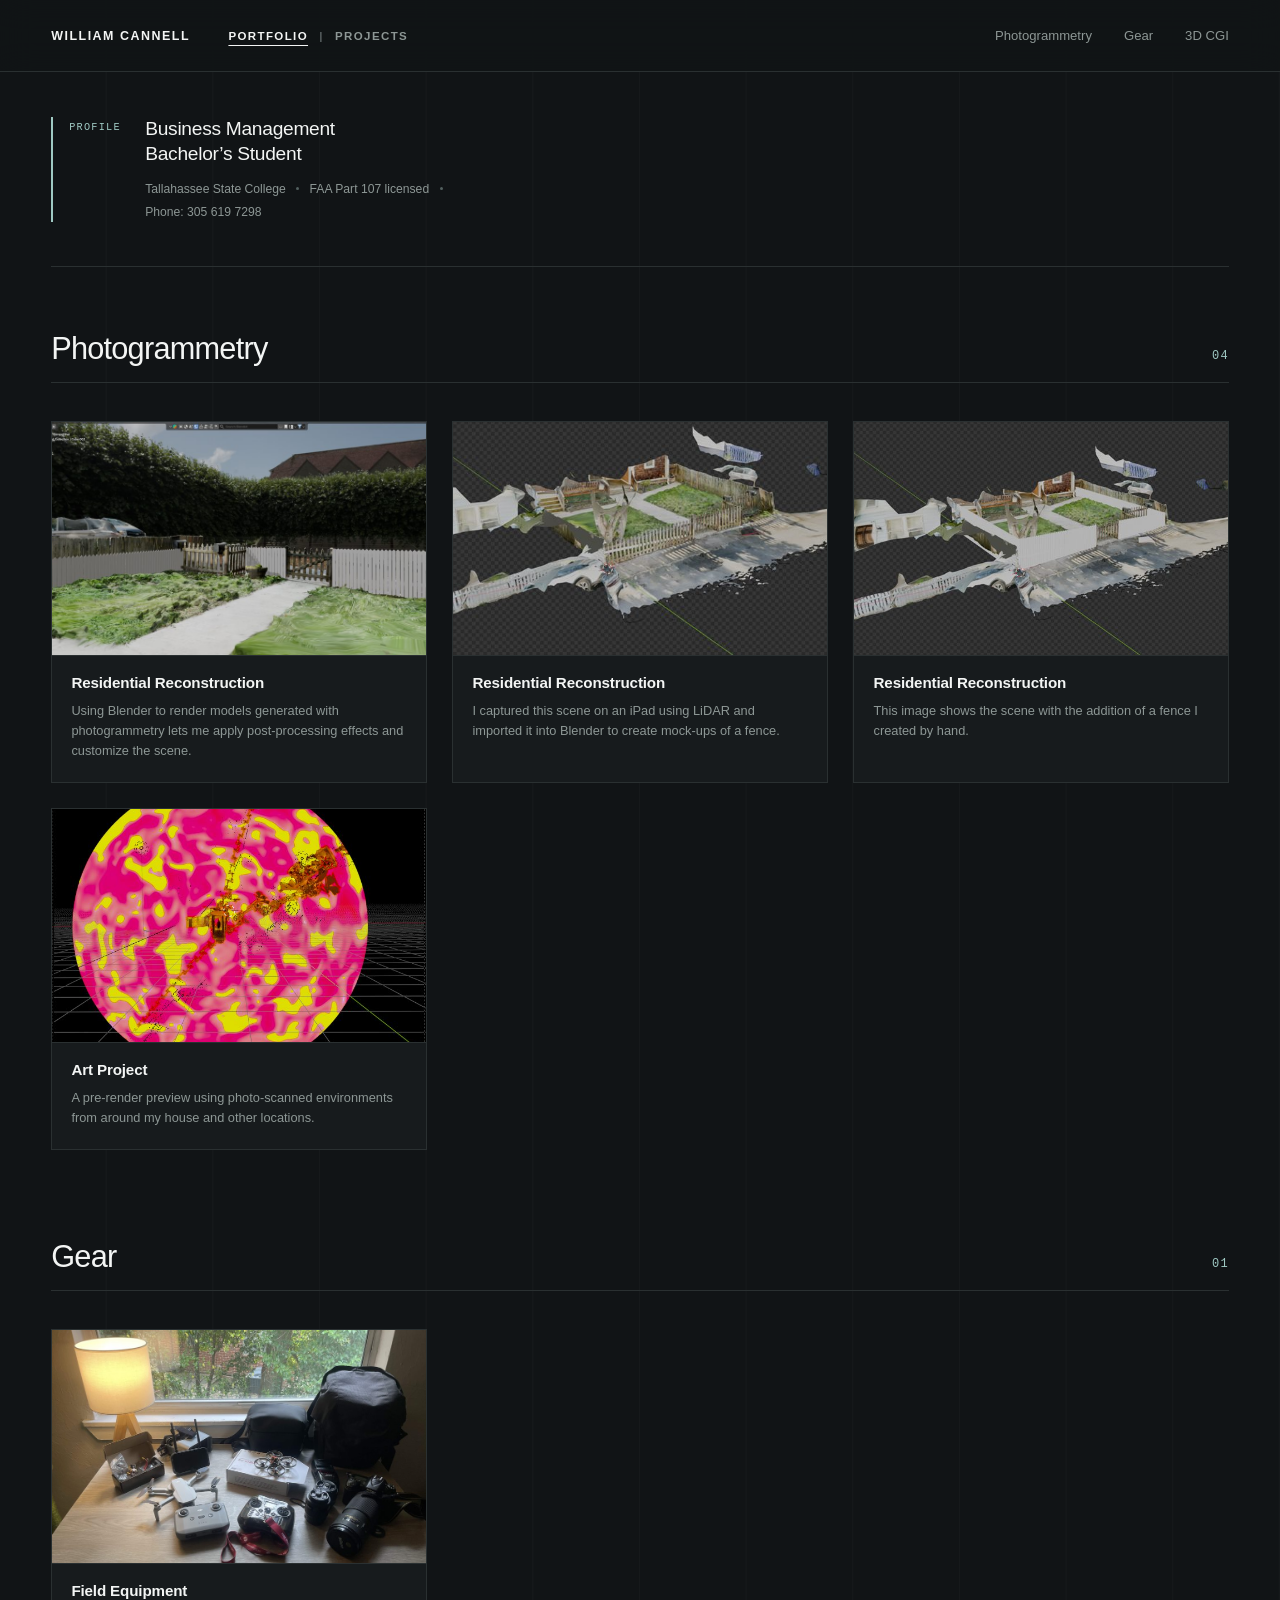
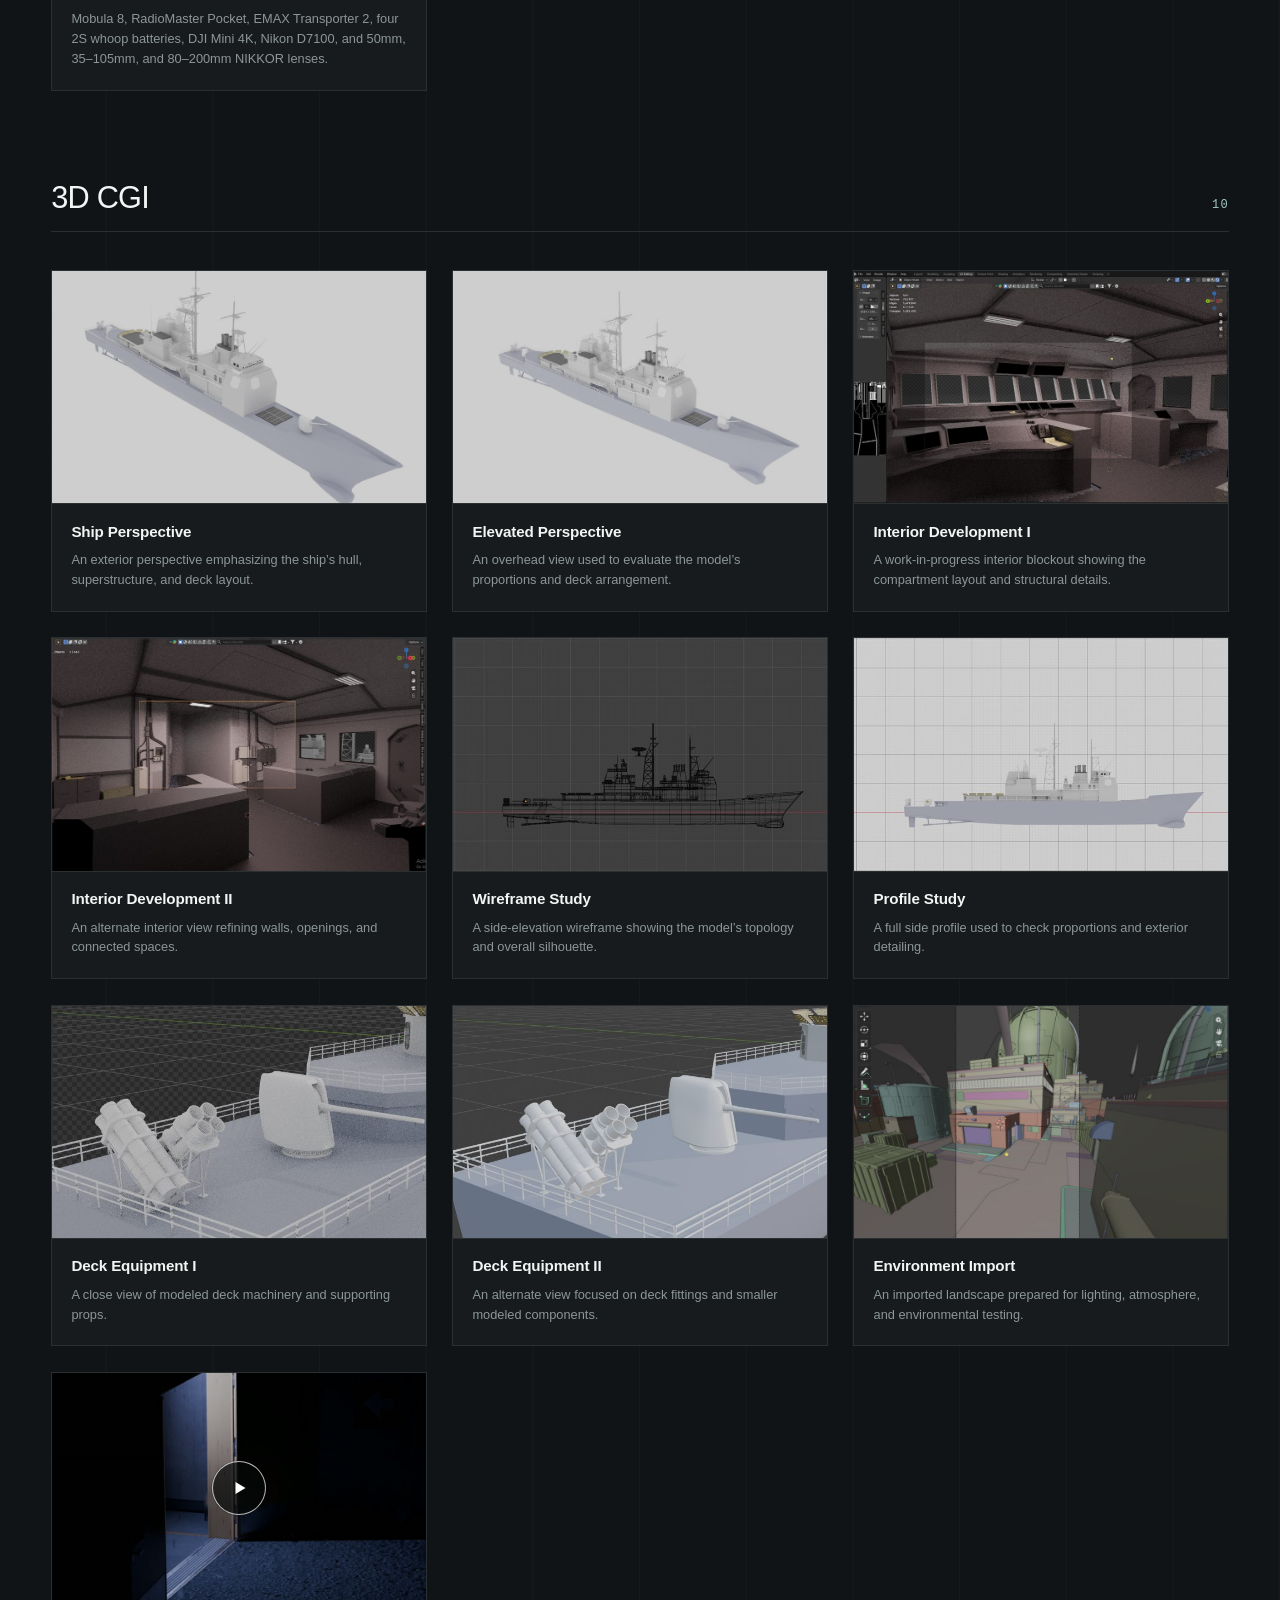
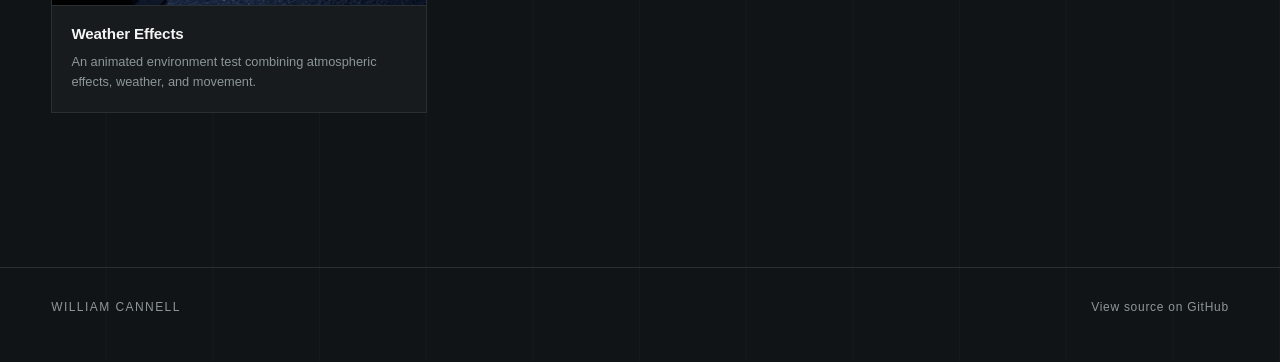
==== index.html @ b89688e5 "Stylizing" ====
<!doctype html>
<html lang="en">
<head>
  <meta charset="utf-8">
  <meta name="viewport" content="width=device-width, initial-scale=1">
  <meta name="description" content="William Cannell's portfolio of photogrammetry, simulation, software, and 3D CGI work.">
  <meta name="theme-color" content="#111416">
  <title>William Cannell &mdash; Portfolio</title>
  <link rel="icon" type="image/svg+xml" href="data:image/svg+xml,%3Csvg xmlns='http://www.w3.org/2000/svg' viewBox='0 0 64 64'%3E%3Crect width='64' height='64' rx='12' fill='%23111416'/%3E%3Cpath d='M13 42 25 20l8 14 6-10 12 18H13Z' fill='none' stroke='%23f2f5f4' stroke-width='4' stroke-linejoin='round'/%3E%3Ccircle cx='45' cy='18' r='4' fill='%239fc9c3'/%3E%3C/svg%3E">
  <link rel="preload" as="image" href="assets/thumbs/photogrammetry-03.jpg">
  <link rel="stylesheet" href="styles.css">
  <script src="script.js" defer></script>
  <script src="projects.js" defer></script>
</head>
<body id="top">
  <header class="site-header">
    <div class="header-identity">
      <div class="profile-menu" data-profile-menu>
        <button class="site-name profile-menu-toggle" type="button" aria-expanded="false" aria-controls="profile-menu-links" data-profile-menu-toggle>William Cannell</button>
        <div class="profile-menu-panel" id="profile-menu-links" aria-hidden="true" data-profile-menu-panel>
          <a href="https://www.linkedin.com/in/william-cannell-21a094395/" target="_blank" rel="noopener noreferrer">LinkedIn</a>
        </div>
      </div>
      <div class="mode-switcher" role="group" aria-label="Portfolio view">
        <button class="mode-button is-active" type="button" data-show-gallery aria-pressed="true">Portfolio</button>
        <span aria-hidden="true">|</span>
        <button class="mode-button" type="button" data-show-projects aria-pressed="false">Projects</button>
      </div>
    </div>
    <nav class="nav-window" aria-label="Site navigation">
      <span class="nav-track">
        <span class="nav-set nav-set-portfolio">
          <a href="#photogrammetry">Photogrammetry</a>
          <a href="#gear">Gear</a>
          <a href="#cgi">3D CGI</a>
        </span>
        <span class="nav-set nav-set-projects">
          <button class="project-nav-button is-active" type="button" data-project-target="agriswarm" aria-controls="agriswarm" aria-pressed="true">Agricultural Drone Fleet</button>
          <button class="project-nav-button" type="button" data-project-target="trading-lab" aria-controls="trading-lab" aria-pressed="false">Trading Lab</button>
          <button class="project-nav-button" type="button" data-project-target="naval-simulator" aria-controls="naval-simulator" aria-pressed="false">Naval Simulator</button>
          <button class="project-nav-button" type="button" data-project-target="animation-projects" aria-controls="animation-projects" aria-pressed="false">Animation Projects</button>
        </span>
      </span>
    </nav>
  </header>

  <div class="view-window">
    <div class="view-track">
      <div class="site-view portfolio-view" data-portfolio-view>
  <main>
    <section class="intro" aria-label="About">
      <div class="intro-profile">
        <span class="intro-label">Profile</span>
        <p class="intro-title">Business Management<br><span>Bachelor&rsquo;s Student</span></p>
        <div class="intro-details">
          <span>Tallahassee State College</span>
          <span>FAA Part 107 licensed</span>
          <a href="tel:+13056197298">Phone: 305&nbsp;619&nbsp;7298</a>
        </div>
      </div>
    </section>

    <section class="portfolio-section" id="photogrammetry">
      <div class="section-heading">
        <h2>Photogrammetry</h2>
        <span>04</span>
      </div>
      <div class="gallery gallery-photogrammetry">
        <button class="gallery-item feature" type="button" data-full="assets/full/photogrammetry-03.jpg" aria-label="View photogrammetry reconstruction larger">
          <img src="assets/thumbs/photogrammetry-03.jpg" alt="Photogrammetry reconstruction of an outdoor residential area" width="900" height="496" fetchpriority="high">
          <span class="card-copy"><strong>Residential Reconstruction</strong><span>Using Blender to render models generated with photogrammetry lets me apply post-processing effects and customize the scene.</span></span>
        </button>
        <button class="gallery-item wide" type="button" data-full="assets/full/photogrammetry-01.jpg" aria-label="View photogrammetry model larger">
          <img src="assets/thumbs/photogrammetry-01.jpg" alt="Wide photogrammetry model shown in 3D software" width="900" height="324" loading="lazy">
          <span class="card-copy"><strong>Residential Reconstruction</strong><span>I captured this scene on an iPad using LiDAR and imported it into Blender to create mock-ups of a fence.</span></span>
        </button>
        <button class="gallery-item wide" type="button" data-full="assets/full/photogrammetry-02.jpg" aria-label="View second photogrammetry model larger">
          <img src="assets/thumbs/photogrammetry-02.jpg" alt="Second view of a wide photogrammetry model" width="900" height="382" loading="lazy">
          <span class="card-copy"><strong>Residential Reconstruction</strong><span>This image shows the scene with the addition of a fence I created by hand.</span></span>
        </button>
        <button class="gallery-item square" type="button" data-full="assets/full/photogrammetry-capture.jpg" aria-label="View capture visualization larger">
          <img src="assets/thumbs/photogrammetry-capture.jpg" alt="Colored spherical capture displayed in 3D software" width="658" height="655" loading="lazy">
          <span class="card-copy"><strong>Art Project</strong><span>A pre-render preview using photo-scanned environments from around my house and other locations.</span></span>
        </button>
      </div>
    </section>

    <section class="portfolio-section" id="gear">
      <div class="section-heading">
        <h2>Gear</h2>
        <span>01</span>
      </div>
      <div class="gallery gallery-gear">
        <button class="gallery-item" type="button" data-full="assets/full/gear-3527.jpg" aria-label="View equipment image larger">
          <img src="assets/thumbs/gear-3527.jpg" alt="Camera, drone, controllers, lenses, and field equipment" width="900" height="675" loading="lazy">
          <span class="card-copy"><strong>Field Equipment</strong><span>Mobula 8, RadioMaster Pocket, EMAX Transporter 2, four 2S whoop batteries, DJI Mini 4K, Nikon D7100, and 50mm, 35–105mm, and 80–200mm NIKKOR lenses.</span></span>
        </button>
      </div>
    </section>

    <section class="portfolio-section" id="cgi">
      <div class="section-heading">
        <h2>3D CGI</h2>
        <span>10</span>
      </div>
      <div class="gallery gallery-cgi">
        <button class="gallery-item feature" type="button" data-full="assets/full/ticonderoga-perspective-01.jpg" aria-label="View ship model larger">
          <img src="assets/thumbs/ticonderoga-perspective-01.jpg" alt="Perspective view of a detailed 3D ship model" width="900" height="673" loading="lazy">
          <span class="card-copy"><strong>Ship Perspective</strong><span>An exterior perspective emphasizing the ship&rsquo;s hull, superstructure, and deck layout.</span></span>
        </button>
        <button class="gallery-item square" type="button" data-full="assets/full/ticonderoga-perspective-02.jpg" aria-label="View second ship model larger">
          <img src="assets/thumbs/ticonderoga-perspective-02.jpg" alt="Elevated perspective view of a 3D ship model" width="789" height="789" loading="lazy">
          <span class="card-copy"><strong>Elevated Perspective</strong><span>An overhead view used to evaluate the model&rsquo;s proportions and deck arrangement.</span></span>
        </button>
        <button class="gallery-item wide" type="button" data-full="assets/full/ticonderoga-interior-01.jpg" aria-label="View modeled interior larger">
          <img src="assets/thumbs/ticonderoga-interior-01.jpg" alt="Work-in-progress 3D model of a ship interior" width="900" height="549" loading="lazy">
          <span class="card-copy"><strong>Interior Development I</strong><span>A work-in-progress interior blockout showing the compartment layout and structural details.</span></span>
        </button>
        <button class="gallery-item wide" type="button" data-full="assets/full/ticonderoga-interior-02.jpg" aria-label="View second modeled interior larger">
          <img src="assets/thumbs/ticonderoga-interior-02.jpg" alt="Second view of a work-in-progress ship interior model" width="900" height="591" loading="lazy">
          <span class="card-copy"><strong>Interior Development II</strong><span>An alternate interior view refining walls, openings, and connected spaces.</span></span>
        </button>
        <button class="gallery-item wide" type="button" data-full="assets/full/ticonderoga-wireframe.jpg" aria-label="View ship wireframe larger">
          <img src="assets/thumbs/ticonderoga-wireframe.jpg" alt="Side elevation wireframe of a ship model" width="900" height="420" loading="lazy">
          <span class="card-copy"><strong>Wireframe Study</strong><span>A side-elevation wireframe showing the model&rsquo;s topology and overall silhouette.</span></span>
        </button>
        <button class="gallery-item wide" type="button" data-full="assets/full/ticonderoga-profile.jpg" aria-label="View ship profile larger">
          <img src="assets/thumbs/ticonderoga-profile.jpg" alt="Side profile of a ship model in 3D software" width="900" height="421" loading="lazy">
          <span class="card-copy"><strong>Profile Study</strong><span>A full side profile used to check proportions and exterior detailing.</span></span>
        </button>
        <button class="gallery-item" type="button" data-full="assets/full/ticonderoga-props-01.jpg" aria-label="View modeled deck equipment larger">
          <img src="assets/thumbs/ticonderoga-props-01.jpg" alt="Modeled equipment on the deck of a ship" width="620" height="471" loading="lazy">
          <span class="card-copy"><strong>Deck Equipment I</strong><span>A close view of modeled deck machinery and supporting props.</span></span>
        </button>
        <button class="gallery-item" type="button" data-full="assets/full/ticonderoga-props-02.jpg" aria-label="View second modeled deck detail larger">
          <img src="assets/thumbs/ticonderoga-props-02.jpg" alt="Second view of modeled ship deck equipment" width="682" height="547" loading="lazy">
          <span class="card-copy"><strong>Deck Equipment II</strong><span>An alternate view focused on deck fittings and smaller modeled components.</span></span>
        </button>
        <button class="gallery-item" type="button" data-full="assets/full/environment-imported-map.jpg" aria-label="View imported 3D environment larger">
          <img src="assets/thumbs/environment-imported-map.jpg" alt="Imported environment in 3D software" width="900" height="786" loading="lazy">
          <span class="card-copy"><strong>Environment Import</strong><span>An imported landscape prepared for lighting, atmosphere, and environmental testing.</span></span>
        </button>
        <button class="gallery-item video-item" type="button" data-video="assets/video/environment-weather.mp4" data-poster="assets/thumbs/environment-weather.jpg" aria-label="Play 3D environment weather effects">
          <img src="assets/thumbs/environment-weather.jpg" alt="Weather effects in an imported 3D environment" width="900" height="1956" loading="lazy">
          <span class="card-copy"><strong>Weather Effects</strong><span>An animated environment test combining atmospheric effects, weather, and movement.</span></span>
        </button>
      </div>
    </section>
  </main>

  <footer class="portfolio-footer"><a href="#top" data-open-profile-menu aria-label="Back to top and open profile links">William Cannell</a><a class="repo-link" href="https://github.com/wayreally/wayreally.github.io" target="_blank" rel="noopener noreferrer">View source on GitHub</a></footer>
      </div>

      <section class="site-view projects-view" aria-labelledby="projects-title" aria-hidden="true" inert data-projects-view>
        <h1 id="projects-title" class="visually-hidden">Projects</h1>
        <div class="project-pages">
          <article class="project-page project-page-showcase" id="trading-lab" data-project-panel="trading-lab" hidden>
            <header class="project-heading">
              <p>Python &middot; Quantitative research</p>
              <h2>Trading Lab</h2>
            </header>

            <div class="project-prose project-editorial">
              <p class="editorial-deck">A Python research engine built to test whether algorithmic cryptocurrency strategies remain credible under demanding validation.</p>

              <section class="editorial-pair editorial-pair-media-right">
              <figure class="editorial-media editorial-media-right editorial-media-lead">
                <button class="gallery-item project-shot" type="button" data-full="VideosForProjects/TradingLab/01-dashboard-home.png" aria-label="View the Trading Lab research dashboard larger">
                  <img src="VideosForProjects/TradingLab/01-dashboard-home.png" alt="Hyperliquid Research dashboard showing dataset, experiment, and event catalogs" width="1440" height="1000" loading="lazy">
                </button>
                <figcaption><strong>Research workbench</strong><span>Datasets, experiments, and events.</span></figcaption>
              </figure>

              <div class="editorial-copy">
              <p class="editorial-index">01 / Research system</p>
              <h3>A workbench, not a scoreboard</h3>
              <p>The project is designed for developing and evaluating strategies across multiple timeframes. Its interface keeps normalized data, experiment metadata, and synchronized event evidence close together.</p>
              <p>The emphasis is not simply on finding profitable historical results. Fees, data leakage, look-ahead bias, and execution assumptions remain visible so that weak ideas can be rejected early.</p>
              </div>
              </section>

              <section class="editorial-pair editorial-pair-media-left">
              <figure class="editorial-media editorial-media-left editorial-media-tall">
                <button class="gallery-item project-shot" type="button" data-full="VideosForProjects/TradingLab/03-experiment-catalog.png" aria-label="View the Trading Lab experiment catalog larger">
                  <img src="VideosForProjects/TradingLab/03-experiment-catalog.png" alt="Trading Lab experiment catalog listing datasets, research phases, signals, clusters, and validation status" width="1440" height="1600" loading="lazy">
                </button>
                <figcaption><strong>Experiment catalog</strong><span>Distinct research phases and verified records.</span></figcaption>
              </figure>

              <div class="editorial-copy">
              <p class="editorial-index">02 / Experiment archive</p>
              <h3>Every result has a place</h3>
              <p>Exploratory research and execution-aware backtests remain separate catalog entries. Each record connects a strategy to its dataset, research phase, signal count, clustering output, and completion state.</p>
              <p>This structure makes comparison easier without allowing a later result to quietly replace an earlier artifact.</p>
              </div>
              </section>

              <section class="editorial-pair editorial-pair-media-right">
              <figure class="editorial-media editorial-media-right editorial-media-tall">
                <button class="gallery-item project-shot" type="button" data-full="VideosForProjects/TradingLab/04-october-dataset-detail.png" aria-label="View the Trading Lab dataset detail larger">
                  <img src="VideosForProjects/TradingLab/04-october-dataset-detail.png" alt="Trading Lab dataset detail showing coverage, counts, identifiers, versions, and stored hashes" width="1440" height="2200" loading="lazy">
                </button>
                <figcaption><strong>Dataset provenance</strong><span>Coverage, versions, identifiers, and hashes.</span></figcaption>
              </figure>

              <div class="editorial-copy">
              <p class="editorial-index">03 / Provenance</p>
              <h3>Evidence behind the experiment</h3>
              <p>Dataset lineage, validation status, stored counts, calculation versions, and run identifiers make each result inspectable. The detail view records what entered the pipeline and how far it progressed.</p>
              <p>Walk-forward testing, Monte Carlo analysis, and structured metrics matter most when the inputs behind them can still be traced.</p>
              </div>
              </section>

              <section class="editorial-pair editorial-pair-media-left">
              <figure class="editorial-media editorial-media-left">
                <button class="gallery-item project-shot" type="button" data-full="VideosForProjects/TradingLab/07-gross-vs-net-chart.png" aria-label="View the Trading Lab gross versus net chart larger">
                  <img src="VideosForProjects/TradingLab/07-gross-vs-net-chart.png" alt="Trading Lab chart comparing gross and net strategy performance" width="1424" height="1005" loading="lazy">
                </button>
                <figcaption><strong>Gross vs. net</strong><span>Costs beside headline performance.</span></figcaption>
              </figure>

              <div class="editorial-copy">
              <p class="editorial-index">04 / Execution reality</p>
              <h3>The gap after costs</h3>
              <p>Gross and net results are shown together so the effect of fees and execution assumptions cannot disappear behind a headline return. The distance between the two is part of the strategy, not a footnote.</p>
              </div>
              </section>

              <section class="editorial-pair editorial-pair-media-right">
              <figure class="editorial-media editorial-media-right">
                <button class="gallery-item project-shot" type="button" data-full="VideosForProjects/TradingLab/10-exit-rule-comparison-chart.png" aria-label="View the Trading Lab exit-rule comparison larger">
                  <img src="VideosForProjects/TradingLab/10-exit-rule-comparison-chart.png" alt="Trading Lab chart comparing strategy exit rules" width="1424" height="1005" loading="lazy">
                </button>
                <figcaption><strong>Exit-rule comparison</strong><span>Alternative decisions, same interval.</span></figcaption>
              </figure>

              <div class="editorial-copy">
              <p class="editorial-index">05 / Decision rules</p>
              <h3>How an idea leaves the market</h3>
              <p>Exit-rule comparisons expose how strategy behavior changes when the decision boundary moves. Testing those alternatives against the same interval helps separate a durable signal from a convenient parameter choice.</p>
              </div>
              </section>

              <section class="editorial-pair editorial-pair-media-left">
              <figure class="editorial-media editorial-media-left">
                <button class="gallery-item project-shot" type="button" data-full="VideosForProjects/TradingLab/12-price-fair-value-event.png" aria-label="View the price and fair-value event chart larger">
                  <img src="VideosForProjects/TradingLab/12-price-fair-value-event.png" alt="Event chart aligning market price, external fair value, mark price, oracle price, and stored signals" width="1424" height="1005" loading="lazy">
                </button>
                <figcaption><strong>Price and fair value</strong><span>Synchronized values and stored signals.</span></figcaption>
              </figure>

              <div class="editorial-copy">
              <p class="editorial-index">06 / Event context</p>
              <h3>One timeline, several views</h3>
              <p>Price, external fair value, mark, oracle, and stored signals are aligned around the same event window. Missing observations remain gaps instead of being silently connected or filled.</p>
              </div>
              </section>

              <section class="editorial-pair editorial-pair-media-right">
              <figure class="editorial-media editorial-media-right">
                <button class="gallery-item project-shot" type="button" data-full="VideosForProjects/TradingLab/14-liquidation-activity-event.png" aria-label="View the liquidation activity event chart larger">
                  <img src="VideosForProjects/TradingLab/14-liquidation-activity-event.png" alt="Trading Lab event visualization of liquidation activity" width="1424" height="1005" loading="lazy">
                </button>
                <figcaption><strong>Liquidation activity</strong><span>Forced activity aligned to the event.</span></figcaption>
              </figure>

              <div class="editorial-copy">
              <p class="editorial-index">07 / Liquidations</p>
              <h3>Pressure made visible</h3>
              <p>Liquidation evidence adds context that price alone cannot provide. Bursts of forced activity can be inspected beside the same stored interval used by the strategy.</p>
              </div>
              </section>

              <section class="editorial-pair editorial-pair-media-left">
              <figure class="editorial-media editorial-media-left">
                <button class="gallery-item project-shot" type="button" data-full="VideosForProjects/TradingLab/15-liquidity-state-event.png" aria-label="View the liquidity-state event chart larger">
                  <img src="VideosForProjects/TradingLab/15-liquidity-state-event.png" alt="Trading Lab event visualization of market liquidity state" width="1424" height="1005" loading="lazy">
                </button>
                <figcaption><strong>Liquidity state</strong><span>Depth and conditions around the window.</span></figcaption>
              </figure>

              <div class="editorial-copy">
              <p class="editorial-index">08 / Market state</p>
              <h3>The conditions around a signal</h3>
              <p>Liquidity state describes the environment in which a signal appears. That surrounding market structure helps distinguish similar price movements that occurred under very different conditions.</p>
              </div>
              </section>

              <section class="editorial-pair editorial-pair-media-right">
              <figure class="editorial-media editorial-media-right">
                <button class="gallery-item project-shot" type="button" data-full="VideosForProjects/TradingLab/16-trade-flow-event.png" aria-label="View the trade-flow event chart larger">
                  <img src="VideosForProjects/TradingLab/16-trade-flow-event.png" alt="Trading Lab event visualization of synchronized trade flow" width="1424" height="1005" loading="lazy">
                </button>
                <figcaption><strong>Trade flow</strong><span>Executed activity on the event timeline.</span></figcaption>
              </figure>

              <div class="editorial-copy">
              <p class="editorial-index">09 / Trade flow</p>
              <h3>From observation to judgment</h3>
              <p>Executed market activity completes the event view. Together, the synchronized panels turn a strategy result into something that can be inspected, challenged, and either advanced or discarded.</p>
              </div>
              </section>
            </div>
          </article>

          <article class="project-page project-page-showcase" id="naval-simulator" data-project-panel="naval-simulator" hidden>
            <header class="project-heading">
              <p>Roblox Studio &middot; Luau</p>
              <h2>Naval Simulator</h2>
            </header>
            <div class="project-prose project-editorial">
              <p class="editorial-deck">A real-time naval sandbox built around large ocean environments, detailed ships, and the systems that make a moving vessel feel inhabited.</p>

              <section class="editorial-pair editorial-pair-media-right">
              <figure class="editorial-media editorial-media-right editorial-media-lead">
                <button class="gallery-item project-shot video-item" type="button" data-video="VideosForProjects/NavalSim/Web/sea-trials.mp4" data-poster="assets/thumbs/naval-simulator/sea-trials.jpg" data-media-label="Sea trials and docking footage" aria-label="Play sea trials and docking footage">
                  <img src="assets/thumbs/naval-simulator/sea-trials.jpg" alt="Naval Simulator ship underway during sea trials" width="960" height="540" loading="lazy">
                </button>
                <figcaption><strong>Sea trials</strong><span>Handling, navigation, and docking.</span></figcaption>
              </figure>

              <div class="editorial-copy">
              <p class="editorial-index">01 / Ship handling</p>
              <h3>Weight on the water</h3>
              <p>The simulation begins with the relationship between the ship and the sea. Server-authoritative motion, tuned acceleration, and deliberate turning behavior give the vessel a sense of scale while keeping it responsive to the player.</p>
              <p>Open-water runs and harbor approaches test the same system at different speeds, exposing how the hull settles, turns, and comes alongside the dock.</p>
              </div>
              </section>

              <section class="editorial-pair editorial-pair-media-left">
              <figure class="editorial-media editorial-media-left">
                <button class="gallery-item project-shot video-item" type="button" data-video="VideosForProjects/NavalSim/Web/bridge-radar.mp4" data-poster="assets/thumbs/naval-simulator/bridge-radar.jpg" data-media-label="Bridge and radar footage" aria-label="Play bridge and radar footage">
                  <img src="assets/thumbs/naval-simulator/bridge-radar.jpg" alt="Naval Simulator bridge with an in-world tactical radar display" width="960" height="540" loading="lazy">
                </button>
                <figcaption><strong>Bridge &amp; radar</strong><span>The tactical display running in-world.</span></figcaption>
              </figure>

              <div class="editorial-copy">
              <p class="editorial-index">02 / Situational awareness</p>
              <h3>The bridge as an interface</h3>
              <p>The bridge connects first-person movement with the information needed to operate the ship. Radar contacts, range rings, headings, and target state are presented inside the world instead of separated into a conventional menu.</p>
              <p>That approach keeps navigation and decision-making grounded in the vessel itself, whether the player is at a console or moving through the compartment.</p>
              </div>
              </section>

              <section class="editorial-pair editorial-pair-media-right">
              <figure class="editorial-media editorial-media-right">
                <button class="gallery-item project-shot video-item" type="button" data-video="VideosForProjects/NavalSim/Web/missile-camera.mp4" data-poster="assets/thumbs/naval-simulator/missile-camera.jpg" data-media-label="Guided missile camera footage" aria-label="Play guided missile camera footage">
                  <img src="assets/thumbs/naval-simulator/missile-camera.jpg" alt="Tracking-camera view of a missile launched in Naval Simulator" width="960" height="540" loading="lazy">
                </button>
                <figcaption><strong>Missile camera</strong><span>A guided launch through impact.</span></figcaption>
              </figure>

              <div class="editorial-copy">
              <p class="editorial-index">03 / Weapons feedback</p>
              <h3>Following the launch</h3>
              <p>A dedicated camera follows the missile from launch through terminal guidance. The view makes the weapon system legible at speed and provides immediate feedback about tracking, trajectory, and impact.</p>
              <p>It also creates a useful development tool: guidance behavior that is difficult to read from the ship becomes obvious when the camera travels with the projectile.</p>
              </div>
              </section>

              <section class="editorial-pair editorial-pair-media-left">
              <figure class="editorial-media editorial-media-left">
                <button class="gallery-item project-shot video-item" type="button" data-video="VideosForProjects/NavalSim/Web/ship-interior.mp4" data-poster="assets/thumbs/naval-simulator/ship-interior.jpg" data-media-label="Ship exterior and walkable interior footage" aria-label="Play ship exterior and walkable interior footage">
                  <img src="assets/thumbs/naval-simulator/ship-interior.jpg" alt="Player moving through the modeled interior of a ship in Naval Simulator" width="960" height="540" loading="lazy">
                </button>
                <figcaption><strong>Ship &amp; interior</strong><span>A stable space aboard a moving vessel.</span></figcaption>
              </figure>

              <div class="editorial-copy">
              <p class="editorial-index">04 / Ship-relative movement</p>
              <h3>A moving place, not a moving prop</h3>
              <p>The ship is designed to be occupied while underway. Ship-relative character movement and collision handling allow players to cross the deck and move through modeled compartments without losing the motion of the larger vessel.</p>
              <p>Exterior scale and interior detail are treated as one continuous environment, supporting a shift from third-person navigation to close first-person exploration.</p>
              </div>
              </section>

              <section class="editorial-pair editorial-pair-media-right">
              <figure class="editorial-media editorial-media-right">
                <button class="gallery-item project-shot video-item" type="button" data-video="VideosForProjects/NavalSim/Web/radar-visualization.mp4" data-poster="assets/thumbs/naval-simulator/radar-visualization.jpg" data-media-label="Radar visualization development footage" aria-label="Play radar visualization development footage">
                  <img src="assets/thumbs/naval-simulator/radar-visualization.jpg" alt="Radar contacts and trails visualized during Naval Simulator development" width="960" height="540" loading="lazy">
                </button>
                <figcaption><strong>Radar visualization</strong><span>Contacts, trails, range, and heading.</span></figcaption>
              </figure>

              <div class="editorial-copy">
              <p class="editorial-index">05 / Sensor development</p>
              <h3>Making contact data readable</h3>
              <p>The radar view turns simulated contact data into an operator-facing picture. Range rings establish scale, heading marks preserve orientation, and trails reveal movement that a single blip cannot communicate.</p>
              <p>Development overlays keep the underlying data visible while detection, identification, and display behavior are tuned together.</p>
              </div>
              </section>

              <section class="editorial-pair editorial-pair-media-left">
              <figure class="editorial-media editorial-media-left">
                <button class="gallery-item project-shot video-item" type="button" data-video="VideosForProjects/NavalSim/Web/missile-tracking.mp4" data-poster="assets/thumbs/naval-simulator/missile-tracking.jpg" data-media-label="Missile tracking development footage" aria-label="Play missile tracking development footage">
                  <img src="assets/thumbs/naval-simulator/missile-tracking.jpg" alt="Missile guidance and radar information under test in Naval Simulator" width="960" height="540" loading="lazy">
                </button>
                <figcaption><strong>Missile tracking</strong><span>Guidance behavior under test.</span></figcaption>
              </figure>

              <div class="editorial-copy">
              <p class="editorial-index">06 / Guidance systems</p>
              <h3>From contact to intercept</h3>
              <p>Missile guidance connects target acquisition, radar information, projectile state, and visible feedback. Each test run is an opportunity to compare what the system believes with what the projectile actually does.</p>
              <p>The current footage captures that iterative stage, with diagnostic information left on-screen so tracking errors can be identified and corrected.</p>
              </div>
              </section>

              <section class="editorial-pair editorial-pair-media-right">
              <figure class="editorial-media editorial-media-right">
                <button class="gallery-item project-shot video-item" type="button" data-video="VideosForProjects/NavalSim/Web/wake-tuning.mp4" data-poster="assets/thumbs/naval-simulator/wake-tuning.jpg" data-media-label="Procedural wake tuning footage" aria-label="Play procedural wake tuning footage">
                  <img src="assets/thumbs/naval-simulator/wake-tuning.jpg" alt="Diagnostic markers around a turning ship during wake-effect tuning" width="960" height="540" loading="lazy">
                </button>
                <figcaption><strong>Wake tuning</strong><span>Bow wave, spray, and foam placement.</span></figcaption>
              </figure>

              <div class="editorial-copy">
              <p class="editorial-index">07 / Water effects</p>
              <h3>A wake that explains motion</h3>
              <p>Procedural bow and wake effects communicate speed, direction, and turning force before the player looks at an instrument. Diagnostic markers expose how those effects are positioned relative to the hull.</p>
              <p>The system is tuned across straight runs and turns so spray and foam respond to the vessel instead of appearing as a fixed decoration.</p>
              </div>
              </section>

              <section class="editorial-pair editorial-pair-media-left">
              <figure class="editorial-media editorial-media-left">
                <button class="gallery-item project-shot video-item" type="button" data-video="VideosForProjects/NavalSim/Web/ocean-prototype.mp4" data-poster="assets/thumbs/naval-simulator/ocean-prototype.jpg" data-media-label="Early procedural ocean prototype footage" aria-label="Play early procedural ocean prototype footage">
                  <img src="assets/thumbs/naval-simulator/ocean-prototype.jpg" alt="Early tiled-ocean prototype in Roblox Studio" width="960" height="540" loading="lazy">
                </button>
                <figcaption><strong>Ocean prototype</strong><span>Early geometry and surface experiments.</span></figcaption>
              </figure>

              <div class="editorial-copy">
              <p class="editorial-index">08 / Ocean foundation</p>
              <h3>Building the horizon</h3>
              <p>An early tiled-ocean prototype established the project&rsquo;s technical foundation. Level-of-detail geometry keeps the surrounding water broad enough for naval scale while concentrating detail near the player.</p>
              <p>Wave shape, surface roughness, pitch, and roll were developed together, turning a flat test surface into an environment capable of carrying the rest of the simulation.</p>
              </div>
              </section>
            </div>
          </article>

          <article class="project-page project-page-showcase" id="animation-projects" data-project-panel="animation-projects" hidden>
            <header class="project-heading">
              <p>Blender &middot; Animation &middot; Visual development</p>
              <h2>Animation Projects</h2>
            </header>

            <div class="project-prose project-editorial">
              <p class="editorial-deck">A growing collection of animation, motion, and visual-development studies made in Blender.</p>

              <section class="editorial-pair editorial-pair-media-right">
              <figure class="editorial-media editorial-media-right editorial-media-lead">
                <button class="gallery-item project-shot video-item" type="button" data-video="VideosForProjects/AnimationProjects/Tobetrimmed/2026-10-07%2015-42-28.mp4" data-media-label="Ship modeling and scene development recording" aria-label="Play the ship modeling and scene development recording">
                  <video class="project-video-preview" muted playsinline preload="metadata" aria-hidden="true">
                    <source src="VideosForProjects/AnimationProjects/Tobetrimmed/2026-10-07%2015-42-28.mp4" type="video/mp4">
                  </video>
                </button>
                <figcaption><strong>Ship scene development</strong><span>Modeling and layout in Blender.</span></figcaption>
              </figure>

              <div class="editorial-copy">
              <p class="editorial-index">01 / Building the scene</p>
              <h3>Form before finish</h3>
              <p>The work begins with structure: broad forms, spatial relationships, and camera-readable silhouettes. This ship scene is still visibly inside the working viewport, where modeling and composition can evolve together.</p>
              <p>These recordings are process material rather than polished reels. They preserve the decisions, revisions, and imperfect intermediate states that lead toward a finished shot.</p>
              </div>
              </section>

              <section class="editorial-pair editorial-pair-media-left">
              <figure class="editorial-media editorial-media-left editorial-media-compact">
                <button class="gallery-item project-shot video-item" type="button" data-video="VideosForProjects/AnimationProjects/0001-0035.mp4" data-media-label="Short rendered animation study" aria-label="Play the short rendered animation study">
                  <video class="project-video-preview" muted playsinline preload="metadata" aria-hidden="true">
                    <source src="VideosForProjects/AnimationProjects/0001-0035.mp4" type="video/mp4">
                  </video>
                </button>
                <figcaption><strong>Rendered animation study</strong><span>Frames 0001&ndash;0035.</span></figcaption>
              </figure>

              <div class="editorial-copy">
              <p class="editorial-index">02 / Motion study</p>
              <h3>Testing the beat</h3>
              <p>A short render is useful for checking timing without committing to a long sequence. Even a few frames can expose a pause that feels too long, a move that lands too softly, or a composition that stops reading once it is in motion.</p>
              <p>This compact study sits alongside the larger development recordings as a quick checkpoint between viewport work and a more complete animation.</p>
              </div>
              </section>

              <section class="editorial-pair editorial-pair-media-right">
              <figure class="editorial-media editorial-media-right">
                <button class="gallery-item project-shot video-item" type="button" data-video="VideosForProjects/AnimationProjects/Tobetrimmed/2026-10-07%2015-47-57.mp4" data-media-label="Vehicle lighting and animation recording" aria-label="Play the vehicle lighting and animation recording">
                  <video class="project-video-preview" muted playsinline preload="metadata" aria-hidden="true">
                    <source src="VideosForProjects/AnimationProjects/Tobetrimmed/2026-10-07%2015-47-57.mp4" type="video/mp4">
                  </video>
                </button>
                <figcaption><strong>Vehicle lighting study</strong><span>Atmosphere tested in the viewport.</span></figcaption>
              </figure>

              <div class="editorial-copy">
              <p class="editorial-index">03 / Light and atmosphere</p>
              <h3>Finding the image</h3>
              <p>Lighting turns the model into a scene. The vehicle study explores how a restrained pool of light can reveal just enough form while allowing most of the frame to fall into darkness.</p>
              <p>The goal at this stage is not final polish. It is to find the visual idea: where the eye should land, which details should disappear, and how the mood supports the motion.</p>
              </div>
              </section>

              <section class="editorial-pair editorial-pair-media-left">
              <figure class="editorial-media editorial-media-left">
                <button class="gallery-item project-shot video-item" type="button" data-video="VideosForProjects/AnimationProjects/Tobetrimmed/2026-10-07%2015-48-49.mp4" data-media-label="Character animation and lighting recording" aria-label="Play the character animation and lighting recording">
                  <video class="project-video-preview" muted playsinline preload="metadata" aria-hidden="true">
                    <source src="VideosForProjects/AnimationProjects/Tobetrimmed/2026-10-07%2015-48-49.mp4" type="video/mp4">
                  </video>
                </button>
                <figcaption><strong>Character scene study</strong><span>Staging, lighting, and camera work.</span></figcaption>
              </figure>

              <div class="editorial-copy">
              <p class="editorial-index">04 / Staging</p>
              <h3>Character in context</h3>
              <p>The final recording brings character, environment, and camera together. Staging is treated as part of the animation itself: posture, framing, contrast, and surrounding geometry all influence how the moment is read.</p>
              <p>Detailed production notes are still being prepared. For now, this continuous set of studies shows the work where it actually happens&mdash;between an initial blockout and the finished image.</p>
              </div>
              </section>

              <section class="editorial-pair editorial-pair-media-right">
              <figure class="editorial-media editorial-media-right editorial-media-portrait">
                <button class="gallery-item project-shot video-item" type="button" data-video="assets/video/environment-weather.mp4" data-poster="assets/thumbs/environment-weather.jpg" data-media-label="Rain and weather effects in a 3D environment" aria-label="Play the rain environment study">
                  <video class="project-video-preview" muted playsinline preload="metadata" poster="assets/thumbs/environment-weather.jpg" aria-hidden="true">
                    <source src="assets/video/environment-weather.mp4" type="video/mp4">
                  </video>
                </button>
                <figcaption><strong>Rain environment study</strong><span>Weather, atmosphere, and movement.</span></figcaption>
              </figure>

              <div class="editorial-copy">
              <p class="editorial-index">05 / Environment</p>
              <h3>Weather in motion</h3>
              <p>Rain changes more than the background. Falling water, surface response, haze, and shifting contrast work together to give the environment a stronger sense of depth and movement.</p>
              <p>This study brings those elements into one animated scene, using weather to turn a static landscape into a living environment.</p>
              </div>
              </section>
            </div>
          </article>

          <article class="project-page project-page-showcase project-page-agriswarm is-active" id="agriswarm" data-project-panel="agriswarm">
            <header class="project-heading">
              <p>Python &middot; PX4 &middot; Gazebo &middot; Digital twins</p>
              <h2>Agricultural Drone Fleet</h2>
            </header>

            <div class="project-prose project-editorial">
              <p class="editorial-deck">An autonomous aircraft research project exploring the future of coordinated agricultural operations, from field planning to simulated flight.</p>

              <section class="editorial-pair editorial-pair-media-right">
              <figure class="editorial-media editorial-media-right editorial-media-lead">
                <button class="gallery-item project-shot" type="button" data-full="Projects_content/Agriculture/portfolio-screenshots/05-live-simulation.png" aria-label="View the Agricultural Drone Fleet live simulation dashboard larger">
                  <img src="Projects_content/Agriculture/portfolio-screenshots/05-live-simulation.png" alt="Live agricultural operations simulation dashboard" width="1512" height="1040" loading="lazy">
                </button>
                <figcaption><strong>Live operations</strong><span>In motion.</span></figcaption>
              </figure>

              <div class="editorial-copy">
              <p class="editorial-index">01 / Overview</p>
              <h3>A farm in motion</h3>
              <p>A live simulation brings aircraft, field activity, and decisions together, making a complex operation easy to observe as it evolves.</p>
              </div>
              </section>

              <section class="editorial-pair editorial-pair-media-left">
              <figure class="editorial-media editorial-media-left">
                <button class="gallery-item project-shot" type="button" data-full="Projects_content/Agriculture/portfolio-screenshots/01-home-overview.png" aria-label="View the Agricultural Drone Fleet product overview larger">
                  <img src="Projects_content/Agriculture/portfolio-screenshots/01-home-overview.png" alt="Agricultural drone fleet project overview dashboard" width="1586" height="992" loading="lazy">
                </button>
                <figcaption><strong>Product overview</strong><span>At a glance.</span></figcaption>
              </figure>

              <div class="editorial-copy">
              <p class="editorial-index">02 / Interface</p>
              <h3>Model, run, compare</h3>
              <p>Complex scenarios become clear, repeatable experiments. The interface is designed to make change visible and comparisons easy to understand.</p>
              </div>
              </section>

              <section class="editorial-pair editorial-pair-media-right">
              <figure class="editorial-media editorial-media-right">
                <button class="gallery-item project-shot" type="button" data-full="Projects_content/Agriculture/portfolio-screenshots/02-farm-editor.png" aria-label="View the Agricultural Drone Fleet synthetic farm editor larger">
                  <img src="Projects_content/Agriculture/portfolio-screenshots/02-farm-editor.png" alt="Configurable farm layout editor" width="1586" height="992" loading="lazy">
                </button>
                <figcaption><strong>Synthetic farm editor</strong><span>Test and explore.</span></figcaption>
              </figure>

              <div class="editorial-copy">
              <p class="editorial-index">03 / Environment</p>
              <h3>Build the field first</h3>
              <p>Configurable layouts make new ideas quick to explore, giving each experiment a controlled setting before it ever reaches a real field.</p>
              </div>
              </section>

              <section class="editorial-pair editorial-pair-media-left">
              <figure class="editorial-media editorial-media-left">
                <button class="gallery-item project-shot" type="button" data-full="Projects_content/Agriculture/portfolio-screenshots/04-geographic-farm.png" aria-label="View the Agricultural Drone Fleet geographic farm larger">
                  <img src="Projects_content/Agriculture/portfolio-screenshots/04-geographic-farm.png" alt="Farm scenario displayed on a geographic map" width="1586" height="992" loading="lazy">
                </button>
                <figcaption><strong>Geographic farm</strong><span>Mapped context.</span></figcaption>
              </figure>

              <div class="editorial-copy">
              <p class="editorial-index">04 / Geography</p>
              <h3>From diagram to place</h3>
              <p>Map views connect each scenario to a real place, grounding the project in the scale and character of agricultural work.</p>
              </div>
              </section>

              <section class="editorial-pair editorial-pair-media-right">
              <figure class="editorial-media editorial-media-right">
                <button class="gallery-item project-shot" type="button" data-full="Projects_content/Agriculture/portfolio-screenshots/03-run-comparison.png" aria-label="View the Agricultural Drone Fleet run comparison larger">
                  <img src="Projects_content/Agriculture/portfolio-screenshots/03-run-comparison.png" alt="Side-by-side agricultural simulation results" width="1586" height="992" loading="lazy">
                </button>
                <figcaption><strong>Run comparison</strong><span>Outcomes compared.</span></figcaption>
              </figure>

              <div class="editorial-copy">
              <p class="editorial-index">05 / Results</p>
              <h3>Measure what matters</h3>
              <p>Comparisons reveal how small choices affect the whole system, turning each run into a concise story about tradeoffs and outcomes.</p>
              </div>
              </section>

              <section class="editorial-pair editorial-pair-media-left">
              <figure class="editorial-media editorial-media-left">
                <button class="gallery-item project-shot" type="button" data-full="Projects_content/Agriculture/portfolio-screenshots/07-gazebo-drone-flight-close.png" aria-label="View the close PX4 Gazebo flight larger">
                  <img src="Projects_content/Agriculture/portfolio-screenshots/07-gazebo-drone-flight-close.png" alt="Drone flying in a virtual test environment" width="1920" height="957" loading="lazy">
                </button>
                <figcaption><strong>PX4/Gazebo flight</strong><span>Airborne.</span></figcaption>
              </figure>

              <div class="editorial-copy">
              <p class="editorial-index">06 / Flight</p>
              <h3>From plan to flight</h3>
              <p>Flight simulation carries plans from dashboard to aircraft, showing how high-level ideas translate into motion inside a virtual environment.</p>
              </div>
              </section>

              <section class="editorial-pair editorial-pair-media-right">
              <figure class="editorial-media editorial-media-right">
                <button class="gallery-item project-shot" type="button" data-full="Projects_content/Agriculture/portfolio-screenshots/06-gazebo-drone-flight-wide.png" aria-label="View the wide PX4 Gazebo flight larger">
                  <img src="Projects_content/Agriculture/portfolio-screenshots/06-gazebo-drone-flight-wide.png" alt="Wide view of a drone flight simulation" width="1920" height="957" loading="lazy">
                </button>
                <figcaption><strong>Simulation environment</strong><span>Virtual proving ground.</span></figcaption>
              </figure>

              <div class="editorial-copy">
              <p class="editorial-index">07 / Vision</p>
              <h3>Toward a living farm</h3>
              <p>The larger vision is a living agricultural digital twin: an evolving view of the farm that helps autonomous tools support better decisions.</p>
              </div>
              </section>
            </div>
          </article>
        </div>
      </section>
    </div>
  </div>

  <dialog class="lightbox" aria-label="Media viewer">
    <button class="lightbox-close" type="button" aria-label="Close media viewer">Close</button>
    <button class="lightbox-nav lightbox-previous" type="button">Previous</button>
    <figure>
      <img src="" alt="">
      <video controls playsinline preload="metadata" hidden></video>
    </figure>
    <button class="lightbox-nav lightbox-next" type="button">Next</button>
  </dialog>
</body>
</html>
---- styles.css ----
:root {
  color-scheme: dark;
  --ink: #f3f5f4;
  --muted: #8d9795;
  --line: #2a3031;
  --surface: #171b1d;
  --background: #111416;
  --accent: #9fc9c3;
  font-family: Inter, ui-sans-serif, -apple-system, BlinkMacSystemFont, "Segoe UI", sans-serif;
  scroll-behavior: smooth;
}

* {
  box-sizing: border-box;
}

html {
  background: var(--background);
}

body {
  min-height: 100vh;
  margin: 0;
  color: var(--ink);
  background:
    linear-gradient(90deg, transparent 0, transparent calc(100% - 1px), rgba(255,255,255,.025) calc(100% - 1px)) 0 0 / 8.333% 100%,
    var(--background);
}

a {
  color: inherit;
}

button {
  font: inherit;
}

.site-header {
  position: sticky;
  z-index: 20;
  top: 0;
  display: flex;
  align-items: center;
  justify-content: space-between;
  min-height: 72px;
  padding: 0 clamp(1rem, 4vw, 4rem);
  border-bottom: 1px solid var(--line);
  background: rgba(17, 20, 22, .9);
  backdrop-filter: blur(16px);
}

.wordmark {
  font-size: .92rem;
  font-weight: 650;
  letter-spacing: .14em;
  text-decoration: none;
  text-transform: uppercase;
}

nav {
  display: flex;
  gap: clamp(1rem, 2.5vw, 2.5rem);
}

nav a {
  color: var(--muted);
  font-size: .82rem;
  text-decoration: none;
  transition: color 160ms ease;
}

nav a:hover,
nav a:focus-visible {
  color: var(--ink);
}

main {
  width: min(100%, 1600px);
  margin: 0 auto;
}

.intro {
  display: flex;
  align-items: flex-end;
  justify-content: space-between;
  gap: 2rem;
  margin: 0 clamp(1rem, 4vw, 4rem);
  padding: clamp(3rem, 6vw, 5.5rem) 0 clamp(1.75rem, 3vw, 2.5rem);
  border-bottom: 1px solid var(--line);
}

.intro h1 {
  margin: 0;
  font-size: clamp(1.15rem, 2vw, 1.6rem);
  font-weight: 600;
  letter-spacing: -.015em;
}

.intro p {
  margin: 0;
  color: var(--ink);
  font-size: .92rem;
  line-height: 1.55;
  text-align: right;
}

.intro p span {
  color: var(--muted);
}

.intro p a {
  color: var(--muted);
  text-decoration-color: transparent;
  text-underline-offset: .2em;
  transition: color 160ms ease, text-decoration-color 160ms ease;
}

.intro p a:hover,
.intro p a:focus-visible {
  color: var(--accent);
  text-decoration-color: currentColor;
}

.portfolio-section {
  padding: clamp(4.5rem, 10vw, 9rem) clamp(1rem, 4vw, 4rem) 0;
  scroll-margin-top: 72px;
}

.portfolio-section#photogrammetry {
  padding-top: clamp(2.5rem, 5vw, 4.5rem);
}

.section-heading {
  display: flex;
  align-items: baseline;
  justify-content: space-between;
  margin-bottom: clamp(1.5rem, 3vw, 2.5rem);
  padding-bottom: .9rem;
  border-bottom: 1px solid var(--line);
}

.section-heading h1,
.section-heading h2 {
  margin: 0;
  font-size: clamp(1.35rem, 2.4vw, 2.4rem);
  font-weight: 460;
  letter-spacing: -.025em;
}

.section-heading span {
  color: var(--accent);
  font: 500 .75rem/1 ui-monospace, SFMono-Regular, Consolas, monospace;
  letter-spacing: .1em;
}

.gallery {
  display: grid;
  grid-auto-flow: dense;
  grid-template-columns: repeat(12, minmax(0, 1fr));
  gap: clamp(.65rem, 1.3vw, 1.25rem);
}

.gallery-item {
  grid-column: span 4;
  position: relative;
  display: block;
  min-width: 0;
  padding: 0;
  overflow: hidden;
  border: 1px solid var(--line);
  border-radius: 0;
  background: var(--surface);
  cursor: zoom-in;
}

.gallery-item.feature {
  grid-column: span 8;
}

.gallery-item.wide {
  grid-column: span 6;
}

.gallery-item img {
  display: block;
  width: 100%;
  height: 100%;
  aspect-ratio: 4 / 3;
  object-fit: cover;
  transition: transform 350ms cubic-bezier(.2,.7,.2,1), filter 250ms ease;
}

.gallery-item.feature img {
  aspect-ratio: 16 / 10;
}

.gallery-item.wide img {
  aspect-ratio: 16 / 9;
}

.gallery-item.square img {
  aspect-ratio: 1;
}

.gallery-item:hover img,
.gallery-item:focus-visible img {
  filter: brightness(1.06);
  transform: scale(1.015);
}

.gallery-item.video-item::after {
  content: "";
  position: absolute;
  inset: 50% auto auto 50%;
  width: 3.25rem;
  height: 3.25rem;
  border: 1px solid rgba(255,255,255,.72);
  border-radius: 50%;
  background: rgba(7,9,10,.68);
  box-shadow: 0 0 0 1px rgba(0,0,0,.18);
  transform: translate(-50%, -50%);
}

.gallery-item.video-item::before {
  content: "";
  position: absolute;
  z-index: 1;
  inset: 50% auto auto 50%;
  border-top: .42rem solid transparent;
  border-bottom: .42rem solid transparent;
  border-left: .68rem solid #fff;
  transform: translate(-35%, -50%);
}
.gallery-item:focus-visible,
.lightbox button:focus-visible {
  outline: 2px solid var(--accent);
  outline-offset: 3px;
}

.gallery-gear .gallery-item {
  grid-column: span 8;
}

footer {
  width: min(100%, 1600px);
  margin: clamp(6rem, 12vw, 12rem) auto 0;
  padding: 2rem clamp(1rem, 4vw, 4rem) 3rem;
  border-top: 1px solid var(--line);
  color: var(--muted);
  font-size: .75rem;
  letter-spacing: .12em;
  text-transform: uppercase;
}

footer a {
  color: inherit;
  text-decoration: none;
  transition: color 180ms ease;
}

footer a:hover,
footer a:focus-visible {
  color: var(--ink);
  text-decoration: underline;
  text-decoration-thickness: 1px;
  text-underline-offset: .35em;
}

.lightbox {
  width: 100vw;
  max-width: none;
  height: 100dvh;
  max-height: none;
  margin: 0;
  padding: 0;
  overflow: hidden;
  border: 0;
  background: rgba(7, 9, 10, .96);
  color: var(--ink);
}

.lightbox[open] {
  display: grid;
  grid-template-columns: minmax(5rem, 1fr) minmax(0, 12fr) minmax(5rem, 1fr);
  align-items: center;
}

.lightbox::backdrop {
  background: rgba(7, 9, 10, .96);
}

.lightbox figure {
  display: grid;
  place-items: center;
  width: 100%;
  height: 100%;
  margin: 0;
  padding: 4.75rem 0 2rem;
}

.lightbox figure img,
.lightbox figure video {
  max-width: 100%;
  max-height: calc(100dvh - 6.75rem);
  object-fit: contain;
}

.lightbox figure video {
  height: 100%;
}

.lightbox button {
  border: 0;
  color: var(--ink);
  background: transparent;
  cursor: pointer;
}

.lightbox-close {
  position: absolute;
  z-index: 2;
  top: 1.25rem;
  right: 1.25rem;
  padding: .7rem .8rem;
  color: var(--muted) !important;
  font-size: .78rem;
  letter-spacing: .08em;
  text-transform: uppercase;
}

.lightbox-nav {
  align-self: stretch;
  padding: 1rem;
  color: var(--muted) !important;
  font-size: .72rem;
  letter-spacing: .06em;
  text-transform: uppercase;
  transition: color 160ms ease, background 160ms ease;
}

.lightbox-nav:hover {
  color: var(--ink) !important;
  background: rgba(255,255,255,.035);
}

@media (max-width: 760px) {
  .site-header {
    min-height: 64px;
  }

  nav {
    gap: 1rem;
  }

  nav a {
    font-size: .73rem;
  }

  .portfolio-section {
    scroll-margin-top: 64px;
  }

  .gallery-item,
  .gallery-item.feature,
  .gallery-item.wide,
  .gallery-gear .gallery-item {
    grid-column: span 12;
    grid-row: auto;
  }

  .gallery-item img,
  .gallery-item.feature img,
  .gallery-item.wide img {
    aspect-ratio: auto;
  }

  .gallery-cgi .gallery-item:not(.feature):not(.wide) {
    grid-column: span 6;
  }

  .lightbox[open] {
    grid-template-columns: 1fr 1fr;
    grid-template-rows: 1fr auto;
  }

  .lightbox figure {
    grid-column: 1 / -1;
    grid-row: 1;
    padding: 4.5rem 1rem 1rem;
  }

  .lightbox-nav {
    min-height: 3.5rem;
    border-top: 1px solid var(--line) !important;
  }
}

@media (max-width: 520px) {
  .wordmark {
    font-size: .78rem;
  }

  nav {
    display: none;
  }

  .intro {
    display: block;
  }

  .intro p {
    margin-top: .65rem;
    text-align: left;
  }

  .gallery-cgi .gallery-item:not(.feature):not(.wide) {
    grid-column: span 12;
  }
}

@media (prefers-reduced-motion: reduce) {
  :root {
    scroll-behavior: auto;
  }

  .gallery-item img {
    transition: none;
  }
}

/* Portfolio and project-view layouts. Base colors and lightbox are defined above. */

body,
.site-header,
.site-name,
.mode-button,
.nav-set a,
.nav-set button {
  transition: color 420ms ease, background-color 420ms ease, border-color 420ms ease;
}

body {
  transition: color 680ms cubic-bezier(.72, 0, .2, 1),
    background-color 680ms cubic-bezier(.72, 0, .2, 1);
}

.site-header {
  overflow: visible;
}

.header-identity {
  display: flex;
  flex: 0 0 auto;
  align-items: center;
  gap: clamp(1.25rem, 3vw, 2.5rem);
}

.site-name {
  color: var(--ink);
  font-size: .78rem;
  font-weight: 650;
  letter-spacing: .12em;
  white-space: nowrap;
  text-transform: uppercase;
}

.profile-menu {
  position: relative;
}

.profile-menu-toggle {
  position: relative;
  display: block;
  padding: .25rem 0;
  border: 0;
  background: transparent;
  cursor: pointer;
}

.profile-menu-toggle::after {
  position: absolute;
  right: 0;
  bottom: -.17rem;
  left: 0;
  height: 1px;
  background: currentColor;
  content: "";
  transform: scaleX(0);
  transform-origin: center;
  transition: transform 220ms cubic-bezier(.22, .75, .25, 1);
}

.profile-menu-toggle:hover::after,
.profile-menu-toggle:focus-visible::after,
.profile-menu-toggle[aria-expanded="true"]::after {
  transform: scaleX(1);
}

.profile-menu-toggle:focus-visible {
  outline: 2px solid var(--accent);
  outline-offset: .35rem;
}

.profile-menu-panel {
  position: absolute;
  z-index: 30;
  top: calc(100% + 1.35rem);
  left: 0;
  min-width: 8rem;
  overflow: hidden;
  border: 1px solid var(--line);
  color: var(--ink);
  background: rgba(17, 20, 22, .98);
  opacity: 0;
  pointer-events: none;
  transform: translateY(-.65rem);
  visibility: hidden;
  transition: opacity 180ms ease,
    transform 220ms cubic-bezier(.22, .75, .25, 1),
    visibility 0s linear 220ms;
}

.profile-menu.is-open .profile-menu-panel {
  opacity: 1;
  pointer-events: auto;
  transform: translateY(0);
  visibility: visible;
  transition-delay: 0s;
}

.profile-menu-panel a {
  display: block;
  padding: .75rem .9rem;
  color: inherit;
  font-size: .75rem;
  letter-spacing: .06em;
  text-decoration: none;
}

.profile-menu-panel a:hover,
.profile-menu-panel a:focus-visible {
  color: var(--accent);
}

.projects-active .profile-menu-panel {
  border-color: #dfe3e3;
  color: #111416;
  background: rgba(255, 255, 255, .98);
}

.projects-active .profile-menu-panel a:hover,
.projects-active .profile-menu-panel a:focus-visible {
  color: #4e7571;
}

.mode-switcher {
  display: flex;
  flex: 0 0 auto;
  align-items: center;
  gap: .7rem;
  color: #596162;
  font-size: .72rem;
  font-weight: 650;
  letter-spacing: .12em;
  text-transform: uppercase;
}

.mode-button {
  padding: .25rem 0;
  border: 0;
  color: var(--muted);
  background: transparent;
  font: inherit;
  letter-spacing: inherit;
  text-transform: inherit;
  cursor: pointer;
}

.mode-button:hover,
.mode-button:focus-visible,
.mode-button.is-active {
  color: var(--ink);
}

.mode-button.is-active {
  text-decoration: underline;
  text-decoration-thickness: 1px;
  text-underline-offset: .42em;
}

.nav-window {
  position: relative;
  display: block;
  width: min(82vw, 48rem);
  height: 1.5rem;
  overflow: hidden;
}

.nav-track,
.nav-set {
  display: grid;
  width: 100%;
  height: 100%;
}

.nav-track {
  grid-template-areas: "nav";
}

.nav-set {
  grid-area: nav;
  grid-auto-flow: column;
  grid-auto-columns: max-content;
  align-items: center;
  justify-content: end;
  gap: clamp(.85rem, 2.5vw, 2.5rem);
  transition: opacity 420ms ease, transform 520ms cubic-bezier(.72, 0, .2, 1);
}

.nav-set-projects {
  opacity: 0;
  pointer-events: none;
  transform: translateX(100%);
}

.nav-set button {
  padding: 0;
  border: 0;
  color: var(--muted);
  background: transparent;
  font-size: .82rem;
  cursor: pointer;
}

.nav-set button:hover,
.nav-set button:focus-visible {
  color: var(--ink);
}

.view-window {
  overflow: hidden;
}

.view-track {
  display: flex;
  width: 200%;
  align-items: stretch;
  transform: translateX(0);
  transition: transform 680ms cubic-bezier(.72, 0, .2, 1);
}

.site-view {
  flex: 0 0 50%;
  width: 50%;
}

body:not(.projects-active) .projects-view {
  height: 0;
  min-height: 0;
  overflow: hidden;
}

.projects-active .portfolio-view {
  height: 0;
  overflow: hidden;
}

.projects-view {
  min-height: calc(100dvh - 72px);
  color: #171a1b;
  background: transparent;
}

.project-pages {
  width: min(100%, 1280px);
  margin: 0 auto;
  padding: clamp(4rem, 9vw, 8rem) clamp(1.25rem, 5vw, 5rem) 8rem;
}

.project-page {
  min-height: 32rem;
}

.project-heading {
  margin-bottom: clamp(2rem, 5vw, 4.5rem);
  padding-bottom: 1.25rem;
  border-bottom: 1px solid #dfe3e3;
}

.project-heading p {
  margin: 0 0 .75rem;
  color: #727a7b;
  font: 500 .7rem/1.4 ui-monospace, SFMono-Regular, Consolas, monospace;
  letter-spacing: .1em;
  text-transform: uppercase;
}

.project-heading h2 {
  margin: 0;
  font-size: clamp(2.25rem, 7vw, 6.5rem);
  font-weight: 500;
  letter-spacing: -.055em;
  line-height: .95;
}

.project-prose {
  max-width: 72rem;
  color: #3f4647;
  font-size: clamp(.98rem, 1.3vw, 1.12rem);
  line-height: 1.75;
}

.project-prose::after {
  content: "";
  display: block;
  clear: both;
}

.project-prose p {
  max-width: 42rem;
  margin: 0 0 1.15rem;
}

.project-media {
  display: grid;
  place-items: center;
  width: min(44%, 28rem);
  aspect-ratio: 4 / 3;
  margin: 0 0 1.75rem 2.25rem;
  border: 1px solid #dfe3e3;
  background: #f3f5f4;
  color: #909797;
}

.project-media-right {
  float: right;
}

.project-media span {
  font: 500 .68rem/1 ui-monospace, SFMono-Regular, Consolas, monospace;
  letter-spacing: .1em;
  text-transform: uppercase;
}

.project-media img {
  display: block;
  width: 100%;
  height: 100%;
  object-fit: cover;
}

.project-intro {
  max-width: 48rem;
  margin-bottom: clamp(3.5rem, 7vw, 6rem);
}

.project-media-section + .project-media-section {
  margin-top: clamp(5rem, 9vw, 8rem);
}

.project-page-showcase .project-prose {
  max-width: none;
}

.project-introduction {
  display: grid;
  grid-template-columns: minmax(0, 1.2fr) minmax(16rem, .8fr);
  gap: clamp(1.5rem, 5vw, 5rem);
  align-items: start;
  margin-bottom: clamp(2.5rem, 6vw, 5rem);
}

.project-introduction p,
.project-copy-columns p,
.project-vision p {
  max-width: none;
  margin: 0;
}

.project-introduction .project-lede {
  color: #202526;
  font-size: clamp(1.35rem, 2.6vw, 2.4rem);
  font-weight: 450;
  letter-spacing: -.035em;
  line-height: 1.25;
}

.project-feature,
.project-gallery figure {
  margin: 0;
}

.project-feature {
  margin-bottom: clamp(5rem, 10vw, 9rem);
}

.project-shot,
.gallery-item.project-shot {
  display: block;
  width: 100%;
  height: auto;
  padding: 0;
  border: 1px solid #dfe3e3;
  background: #f3f5f4;
  cursor: zoom-in;
}

.project-shot img,
.gallery-item.project-shot img {
  display: block;
  width: 100%;
  height: auto;
  aspect-ratio: auto;
  border: 0;
  object-fit: contain;
}

.project-video-preview {
  display: block;
  width: 100%;
  aspect-ratio: 16 / 9;
  border: 0;
  background: #151a1c;
  object-fit: cover;
}

.gallery-item.project-shot.video-item::before,
.gallery-item.project-shot.video-item::after {
  top: 50%;
}

.project-editorial {
  width: min(100%, 68rem);
  margin-inline: auto;
  color: #3f4647;
  font-size: clamp(1rem, 1.3vw, 1.12rem);
  line-height: 1.75;
}

.project-editorial::after {
  content: "";
  display: block;
  clear: both;
}

.project-editorial > p {
  max-width: none;
  margin: 0 0 1.2rem;
}

.project-editorial .editorial-deck {
  max-width: 50rem;
  margin-bottom: clamp(3.5rem, 8vw, 7rem);
  color: #202526;
  font-size: clamp(1.65rem, 3.8vw, 3.6rem);
  font-weight: 440;
  letter-spacing: -.045em;
  line-height: 1.08;
}

.project-editorial .editorial-index {
  margin: .25rem 0 .7rem;
  color: #7b8384;
  font: 500 .68rem/1.4 ui-monospace, SFMono-Regular, Consolas, monospace;
  letter-spacing: .1em;
  text-transform: uppercase;
}

.project-editorial h3 {
  margin: 0 0 1.25rem;
  color: #202526;
  font-size: clamp(1.65rem, 3.4vw, 3.1rem);
  font-weight: 470;
  letter-spacing: -.045em;
  line-height: 1.05;
}

.editorial-media {
  width: min(54%, 35rem);
  margin-inline: 0;
  margin-top: .25rem;
  margin-bottom: clamp(2.75rem, 6vw, 5rem);
}

.editorial-media-right {
  float: right;
  clear: both;
  margin-left: clamp(1.5rem, 4vw, 3.5rem);
}

.editorial-media-left {
  float: left;
  clear: both;
  margin-right: clamp(1.5rem, 4vw, 3.5rem);
}

.editorial-media-lead {
  width: min(59%, 39rem);
}

.editorial-media-compact {
  width: min(40%, 25rem);
}

.editorial-media-tall {
  width: min(45%, 28rem);
}

.editorial-pair {
  display: grid;
  grid-template-columns: repeat(2, minmax(0, 1fr));
  gap: clamp(2rem, 5vw, 4.5rem);
  align-items: start;
  margin-bottom: clamp(4rem, 9vw, 7.5rem);
}

.editorial-pair .editorial-media {
  float: none;
  clear: none;
  width: 100%;
  max-width: none;
  margin: 0;
}

.editorial-pair .editorial-media-tall {
  width: 82%;
  justify-self: center;
}

.editorial-pair-media-right .editorial-media {
  grid-column: 2;
  grid-row: 1;
}

.editorial-pair-media-right .editorial-copy {
  grid-column: 1;
  grid-row: 1;
}

.editorial-pair-media-left .editorial-media {
  grid-column: 1;
  grid-row: 1;
}

.editorial-pair-media-left .editorial-copy {
  grid-column: 2;
  grid-row: 1;
}

.editorial-copy {
  min-width: 0;
}

.editorial-copy > p {
  max-width: none;
}

.editorial-copy > p:last-child {
  margin-bottom: 0;
}

.editorial-media figcaption {
  display: flex;
  justify-content: space-between;
  gap: 1rem;
  padding-top: .7rem;
  color: #737b7c;
  font-size: .7rem;
  line-height: 1.45;
}

.editorial-media figcaption strong {
  flex: 0 0 auto;
  color: #262b2c;
  font-weight: 600;
}

.editorial-media figcaption span {
  text-align: right;
}

.project-feature figcaption,
.project-gallery figcaption {
  display: flex;
  justify-content: space-between;
  gap: 1.5rem;
  padding-top: .8rem;
  color: #737b7c;
  font-size: .74rem;
  line-height: 1.45;
}

.project-feature figcaption strong,
.project-gallery figcaption strong {
  flex: 0 0 auto;
  color: #262b2c;
  font-weight: 600;
}

.project-feature figcaption span {
  max-width: 38rem;
  text-align: right;
}

.project-section {
  margin-top: clamp(5rem, 10vw, 9rem);
  padding-top: 1.25rem;
  border-top: 1px solid #dfe3e3;
}

.project-section-heading {
  display: grid;
  grid-template-columns: minmax(10rem, .7fr) minmax(0, 1.3fr);
  gap: 2rem;
  align-items: start;
  margin-bottom: clamp(2rem, 5vw, 4rem);
}

.project-section-heading p {
  margin: .35rem 0 0;
  color: #7b8384;
  font: 500 .68rem/1.4 ui-monospace, SFMono-Regular, Consolas, monospace;
  letter-spacing: .1em;
  text-transform: uppercase;
}

.project-video-card {
  margin: 0;
  border: 1px solid #dfe3e3;
  background: #f7f8f7;
}

.project-video-card video {
  display: block;
  width: 100%;
  aspect-ratio: 16 / 9;
  border-bottom: 1px solid #dfe3e3;
  background: #111416;
  object-fit: cover;
}

.project-video-card figcaption {
  display: flex;
  flex-direction: column;
  gap: .45rem;
  padding: 1rem 1.1rem 1.15rem;
}

.project-video-card figcaption strong {
  color: #171a1b;
  font-size: .9rem;
  font-weight: 620;
  letter-spacing: -.01em;
}

.project-video-card figcaption span {
  color: #626a6b;
  font-size: .78rem;
  line-height: 1.55;
}

.project-video-feature {
  margin-bottom: clamp(1rem, 2vw, 1.5rem);
}

.project-video-feature figcaption {
  display: grid;
  grid-template-columns: minmax(8rem, 1fr) minmax(0, 3fr);
  gap: 1.5rem;
  align-items: baseline;
  padding: 1.2rem 1.35rem 1.35rem;
}

.project-video-grid {
  display: grid;
  gap: clamp(1rem, 2vw, 1.5rem);
}

.project-video-grid-showcase {
  grid-template-columns: repeat(3, minmax(0, 1fr));
}

.project-process {
  padding-top: clamp(3.5rem, 7vw, 6rem);
  border-top: 1px solid #dfe3e3;
}

.project-video-grid-process {
  grid-template-columns: repeat(2, minmax(0, 1fr));
}

.project-section-heading h3 {
  margin: 0;
  color: #202526;
  font-size: clamp(1.8rem, 4.5vw, 4rem);
  font-weight: 480;
  letter-spacing: -.05em;
  line-height: 1;
}

.project-copy-columns {
  display: grid;
  grid-template-columns: repeat(2, minmax(0, 1fr));
  gap: clamp(1.5rem, 5vw, 5rem);
  margin: 0 0 clamp(2.5rem, 6vw, 5rem) min(30%, 22rem);
}

.project-gallery {
  display: grid;
  gap: clamp(1.5rem, 3vw, 2.75rem) clamp(1rem, 2vw, 1.75rem);
}

.project-gallery-four,
.project-gallery-two {
  grid-template-columns: repeat(2, minmax(0, 1fr));
}

.project-vision > p {
  width: min(100%, 48rem);
  margin-left: auto;
}

.project-vision > p + p {
  margin-top: 1.25rem;
}

.visually-hidden {
  position: absolute;
  width: 1px;
  height: 1px;
  padding: 0;
  overflow: hidden;
  clip: rect(0, 0, 0, 0);
  white-space: nowrap;
  border: 0;
}

body.projects-active {
  color: #111416;
  background-color: #fff;
}

.projects-active .site-header {
  border-color: #dfe3e3;
  color: #111416;
  background: rgba(255, 255, 255, .92);
}

.projects-active .mode-switcher {
  color: #a1a7a7;
}

.projects-active .site-name {
  color: #111416;
}

.projects-active .mode-button {
  color: #687071;
}

.projects-active .mode-button:hover,
.projects-active .mode-button:focus-visible,
.projects-active .mode-button.is-active {
  color: #111416;
}

.projects-active .nav-set-portfolio {
  opacity: 0;
  pointer-events: none;
  transform: translateX(-100%);
}

.projects-active .nav-set-projects {
  opacity: 1;
  pointer-events: auto;
  transform: translateX(0);
}

.projects-active .nav-set-projects button {
  color: #687071;
}

.projects-active .project-nav-button.is-active {
  color: #111416;
  text-decoration: underline;
  text-decoration-thickness: 1px;
  text-underline-offset: .35em;
}

.projects-active .nav-set-projects button:disabled {
  cursor: default;
  opacity: .58;
}

.projects-active .nav-set-projects button:not(:disabled):hover,
.projects-active .nav-set-projects button:not(:disabled):focus-visible {
  color: #111416;
}

.projects-active .view-track {
  transform: translateX(-50%);
}

.intro {
  display: block;
  margin-inline: clamp(1rem, 4vw, 4rem);
  padding: clamp(1.8rem, 3.5vw, 3rem) 0;
}

.intro-profile {
  display: grid;
  grid-template-columns: 4.75rem minmax(0, 1fr);
  width: min(100%, 32rem);
  padding-left: 1rem;
  border-left: 2px solid var(--accent);
}

.intro-label {
  grid-row: 1 / span 2;
  padding-top: .18rem;
  color: var(--accent);
  font: 500 .64rem/1.4 ui-monospace, SFMono-Regular, Consolas, monospace;
  letter-spacing: .12em;
  text-transform: uppercase;
}

.intro .intro-title {
  color: var(--ink);
  font-size: clamp(1rem, 1.5vw, 1.2rem);
  font-weight: 520;
  letter-spacing: -.015em;
  line-height: 1.3;
  text-align: left;
}

.intro .intro-title span {
  color: var(--ink);
}

.intro-details {
  display: flex;
  flex-wrap: wrap;
  gap: .35rem 0;
  margin-top: .8rem;
  color: var(--muted);
  font-size: .76rem;
  line-height: 1.5;
}

.intro-details > * {
  display: inline-flex;
  align-items: center;
}

.intro-details > *:not(:last-child)::after {
  content: "";
  width: 3px;
  height: 3px;
  margin: 0 .65rem;
  border-radius: 50%;
  background: #53605f;
}

.intro-details a {
  color: var(--muted);
  text-decoration: none;
}

.intro-details a:hover,
.intro-details a:focus-visible {
  color: var(--accent);
  text-decoration: underline;
  text-underline-offset: .2em;
}

.portfolio-section {
  padding-top: clamp(3.5rem, 7vw, 6rem);
}

.portfolio-section#photogrammetry {
  padding-top: clamp(2.5rem, 5vw, 4.5rem);
}

.gallery,
.gallery-photogrammetry,
.gallery-cgi {
  grid-template-columns: repeat(3, minmax(0, 1fr));
  align-items: stretch;
  gap: clamp(1rem, 2vw, 1.75rem);
}

.gallery-item,
.gallery-item.feature,
.gallery-item.wide,
.gallery-item.square,
.gallery-gear .gallery-item {
  grid-column: auto;
  display: flex;
  flex-direction: column;
  width: 100%;
  height: 100%;
  border: 1px solid var(--line);
  background: var(--surface);
  color: var(--ink);
  text-align: left;
}

.gallery-item img,
.gallery-item.feature img,
.gallery-item.wide img,
.gallery-item.square img {
  flex: 0 0 auto;
  aspect-ratio: 16 / 10;
  height: auto;
  border-bottom: 1px solid var(--line);
  object-fit: cover;
}

.card-copy {
  display: flex;
  flex: 1;
  flex-direction: column;
  gap: .65rem;
  padding: 1.15rem 1.2rem 1.3rem;
}

.card-copy strong {
  color: var(--ink);
  font-size: .95rem;
  font-weight: 600;
  letter-spacing: -.01em;
}

.card-copy > span {
  color: var(--muted);
  font-size: .8rem;
  line-height: 1.55;
}

.gallery-item:hover,
.gallery-item:focus-visible {
  border-color: #485253;
}

.gallery-item.video-item::before,
.gallery-item.video-item::after {
  top: 34%;
}

@media (max-width: 1000px) {
  .gallery,
  .gallery-photogrammetry,
  .gallery-cgi {
    grid-template-columns: repeat(2, minmax(0, 1fr));
  }

  .gallery-item,
  .gallery-item.feature,
  .gallery-item.wide,
  .gallery-item.square,
  .gallery-gear .gallery-item,
  .gallery-cgi .gallery-item:not(.feature):not(.wide) {
    grid-column: auto;
  }

  .project-video-grid-showcase {
    grid-template-columns: repeat(2, minmax(0, 1fr));
  }
}

@media (max-width: 820px) {
  .site-header {
    display: grid;
    grid-template-columns: minmax(0, 1fr);
    gap: .75rem;
    padding-block: .8rem;
  }

  .header-identity {
    justify-content: space-between;
    width: 100%;
  }

  nav.nav-window {
    display: block;
    width: 100%;
    overflow-x: auto;
    scrollbar-width: none;
  }

  .nav-window::-webkit-scrollbar {
    display: none;
  }

  .nav-set {
    justify-content: start;
  }

  .portfolio-section {
    scroll-margin-top: 112px;
  }

  .projects-view {
    min-height: calc(100dvh - 112px);
  }
}

@media (max-width: 620px) {
  .site-header {
    padding-inline: 1rem;
  }

  nav.nav-window {
    width: 100%;
  }

  .nav-set {
    justify-content: start;
    gap: 1rem;
  }

  .nav-set a,
  .nav-set button {
    font-size: .7rem;
    white-space: nowrap;
  }

  .mode-switcher {
    gap: .5rem;
    font-size: .62rem;
  }

  .site-name {
    font-size: .68rem;
  }

  .intro-profile {
    grid-template-columns: 1fr;
  }

  .intro-label {
    grid-row: auto;
    margin-bottom: .55rem;
    padding-top: 0;
  }

  .intro-details {
    flex-direction: column;
    align-items: flex-start;
    margin-top: .7rem;
  }

  .intro-details > *:not(:last-child)::after {
    display: none;
  }

  .gallery,
  .gallery-photogrammetry,
  .gallery-cgi {
    grid-template-columns: minmax(0, 1fr);
  }

  .gallery-item,
  .gallery-item.feature,
  .gallery-item.wide,
  .gallery-item.square,
  .gallery-gear .gallery-item,
  .gallery-cgi .gallery-item:not(.feature):not(.wide) {
    grid-column: auto;
  }

  .card-copy {
    padding: 1rem 1.05rem 1.15rem;
  }

  .project-pages {
    padding-top: 3rem;
  }

  .project-heading {
    margin-bottom: 2rem;
  }

  .project-media,
  .project-media-right {
    float: none;
    width: 100%;
    margin: 0 0 1.5rem;
  }

  .project-section-heading,
  .project-video-feature figcaption {
    grid-template-columns: minmax(0, 1fr);
    gap: .55rem;
  }

  .project-video-grid-showcase,
  .project-video-grid-process {
    grid-template-columns: minmax(0, 1fr);
  }

  .project-introduction,
  .project-section-heading,
  .project-copy-columns,
  .project-gallery-four,
  .project-gallery-two {
    grid-template-columns: minmax(0, 1fr);
  }

  .project-copy-columns {
    margin-left: 0;
  }

  .project-feature figcaption,
  .project-gallery figcaption {
    display: block;
  }

  .project-feature figcaption span,
  .project-gallery figcaption span {
    display: block;
    margin-top: .3rem;
    text-align: left;
  }

  .project-editorial .editorial-deck {
    margin-bottom: 3rem;
  }

  .editorial-media,
  .editorial-media-lead,
  .editorial-media-compact,
  .editorial-media-tall,
  .editorial-media-left,
  .editorial-media-right {
    float: none;
    clear: both;
    width: 100%;
    margin: 2.75rem 0 1.5rem;
  }

  .editorial-media figcaption {
    display: block;
  }

  .editorial-media figcaption span {
    display: block;
    margin-top: .25rem;
    text-align: left;
  }

  .editorial-pair {
    grid-template-columns: minmax(0, 1fr);
    gap: 1.5rem;
    margin-bottom: 4.5rem;
  }

  .editorial-pair .editorial-media,
  .editorial-pair .editorial-copy {
    grid-column: 1;
    grid-row: auto;
    width: 100%;
    margin: 0;
  }
}

@media (prefers-reduced-motion: reduce) {
  body,
  .site-header,
  .site-name,
  .mode-button,
  .nav-set,
  .nav-set a,
  .nav-set button,
  .profile-menu-toggle::after,
  .profile-menu-panel,
  .view-track {
    transition: none;
  }
}

.portfolio-footer {
  display: flex;
  align-items: center;
  justify-content: space-between;
  gap: 1rem;
}

.portfolio-footer .repo-link {
  letter-spacing: .06em;
  text-transform: none;
}

#animation-projects .editorial-pair:last-child {
  margin-bottom: 0;
}

#animation-projects .editorial-media-portrait {
  width: min(100%, 18rem);
  justify-self: center;
}

#animation-projects .editorial-media-portrait .project-video-preview {
  aspect-ratio: 900 / 1956;
  object-fit: contain;
}

@media (max-width: 560px) {
  .portfolio-footer {
    align-items: flex-start;
    flex-direction: column;
  }
}
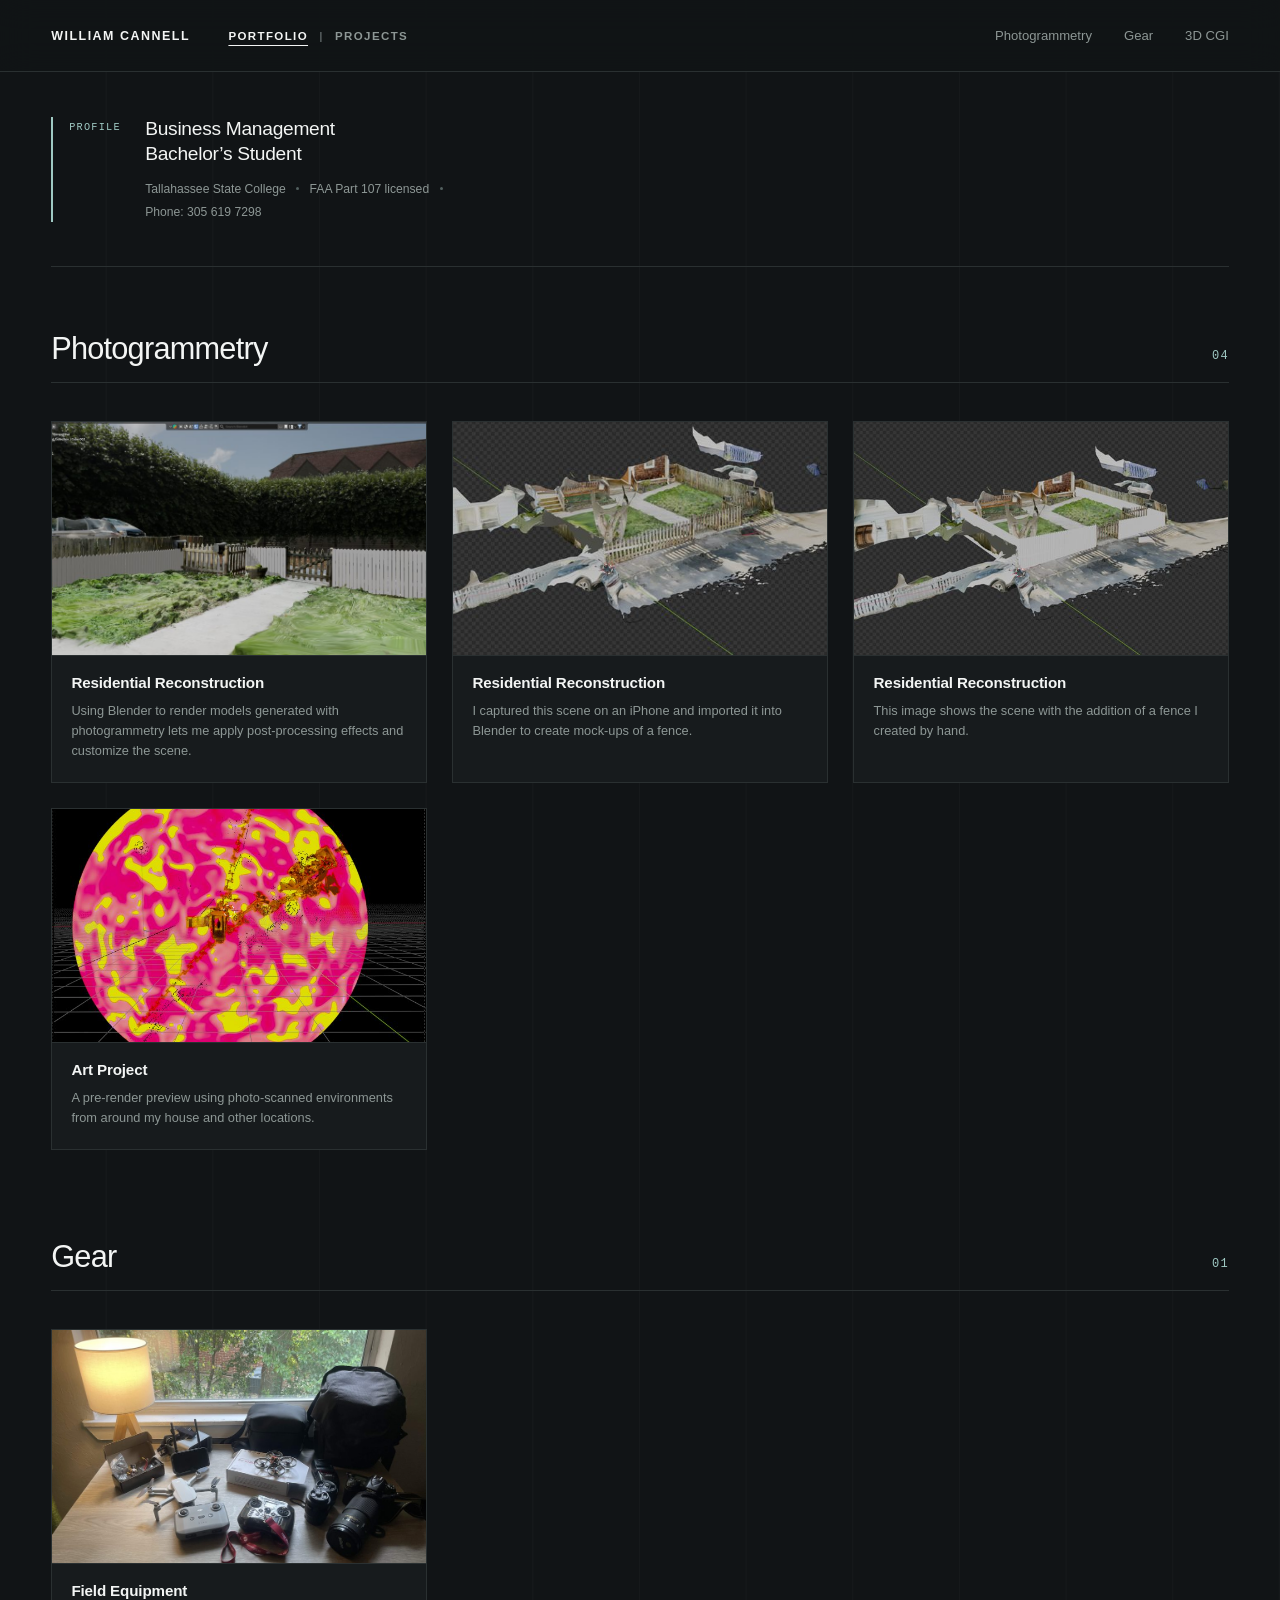
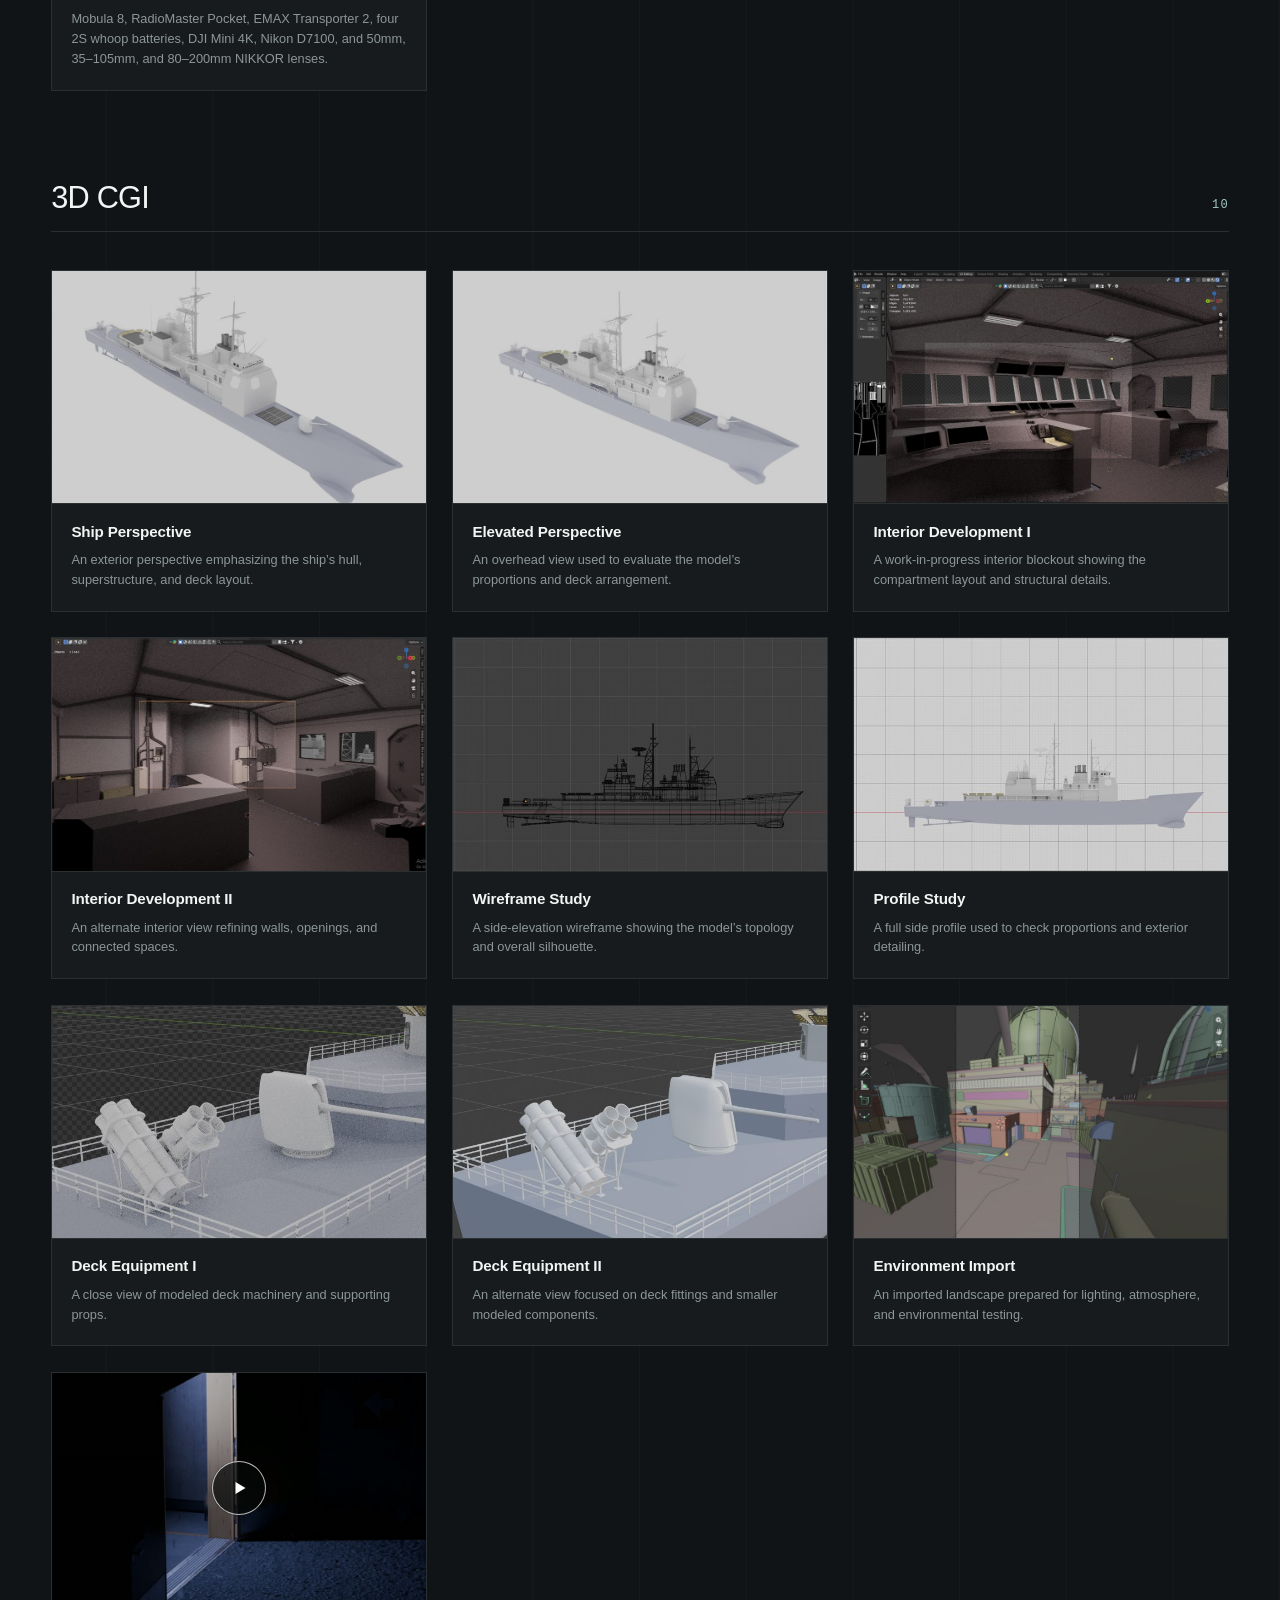
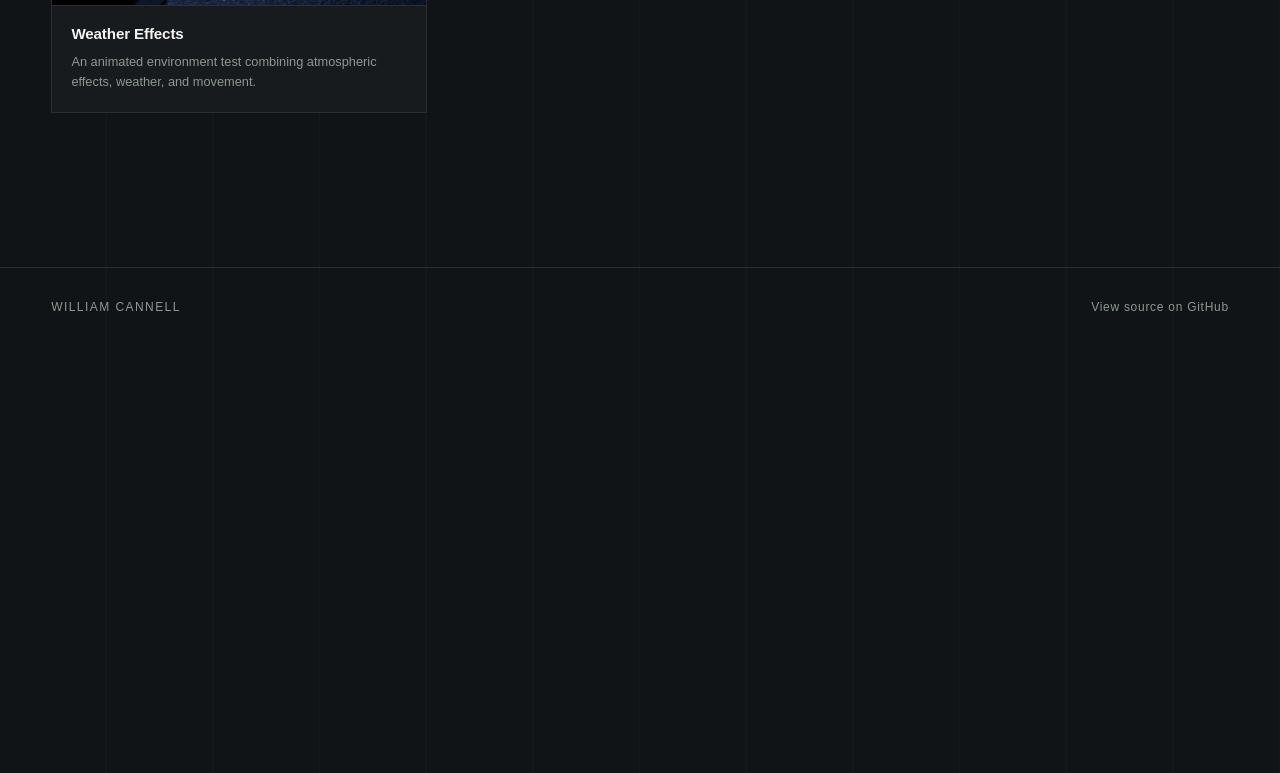
==== commit c63c3985: "Naval Project Page" ====
--- a/index.html
+++ b/index.html
@@ -12,15 +12,10 @@
   <script src="script.js" defer></script>
   <script src="projects.js" defer></script>
 </head>
-<body id="top">
+<body>
   <header class="site-header">
     <div class="header-identity">
-      <div class="profile-menu" data-profile-menu>
-        <button class="site-name profile-menu-toggle" type="button" aria-expanded="false" aria-controls="profile-menu-links" data-profile-menu-toggle>William Cannell</button>
-        <div class="profile-menu-panel" id="profile-menu-links" aria-hidden="true" data-profile-menu-panel>
-          <a href="https://www.linkedin.com/in/william-cannell-21a094395/" target="_blank" rel="noopener noreferrer">LinkedIn</a>
-        </div>
-      </div>
+      <span class="site-name">William Cannell</span>
       <div class="mode-switcher" role="group" aria-label="Portfolio view">
         <button class="mode-button is-active" type="button" data-show-gallery aria-pressed="true">Portfolio</button>
         <span aria-hidden="true">|</span>
@@ -47,7 +42,7 @@
   <div class="view-window">
     <div class="view-track">
       <div class="site-view portfolio-view" data-portfolio-view>
-  <main>
+  <main id="top">
     <section class="intro" aria-label="About">
       <div class="intro-profile">
         <span class="intro-label">Profile</span>
@@ -72,7 +67,7 @@
         </button>
         <button class="gallery-item wide" type="button" data-full="assets/full/photogrammetry-01.jpg" aria-label="View photogrammetry model larger">
           <img src="assets/thumbs/photogrammetry-01.jpg" alt="Wide photogrammetry model shown in 3D software" width="900" height="324" loading="lazy">
-          <span class="card-copy"><strong>Residential Reconstruction</strong><span>I captured this scene on an iPad using LiDAR and imported it into Blender to create mock-ups of a fence.</span></span>
+          <span class="card-copy"><strong>Residential Reconstruction</strong><span>I captured this scene on an iPhone and imported it into Blender to create mock-ups of a fence.</span></span>
         </button>
         <button class="gallery-item wide" type="button" data-full="assets/full/photogrammetry-02.jpg" aria-label="View second photogrammetry model larger">
           <img src="assets/thumbs/photogrammetry-02.jpg" alt="Second view of a wide photogrammetry model" width="900" height="382" loading="lazy">
@@ -148,7 +143,7 @@
     </section>
   </main>
 
-  <footer class="portfolio-footer"><a href="#top" data-open-profile-menu aria-label="Back to top and open profile links">William Cannell</a><a class="repo-link" href="https://github.com/wayreally/wayreally.github.io" target="_blank" rel="noopener noreferrer">View source on GitHub</a></footer>
+  <footer class="portfolio-footer"><a href="#top" aria-label="Back to top">William Cannell</a><a class="repo-link" href="https://github.com/wayreally/wayreally.github.io" target="_blank" rel="noopener noreferrer">View source on GitHub</a></footer>
       </div>
 
       <section class="site-view projects-view" aria-labelledby="projects-title" aria-hidden="true" inert data-projects-view>
@@ -312,130 +307,117 @@
               <p class="editorial-deck">A real-time naval sandbox built around large ocean environments, detailed ships, and the systems that make a moving vessel feel inhabited.</p>
 
               <section class="editorial-pair editorial-pair-media-right">
-              <figure class="editorial-media editorial-media-right editorial-media-lead">
-                <button class="gallery-item project-shot video-item" type="button" data-video="VideosForProjects/NavalSim/Web/sea-trials.mp4" data-poster="assets/thumbs/naval-simulator/sea-trials.jpg" data-media-label="Sea trials and docking footage" aria-label="Play sea trials and docking footage">
-                  <img src="assets/thumbs/naval-simulator/sea-trials.jpg" alt="Naval Simulator ship underway during sea trials" width="960" height="540" loading="lazy">
-                </button>
-                <figcaption><strong>Sea trials</strong><span>Handling, navigation, and docking.</span></figcaption>
-              </figure>
-
-              <div class="editorial-copy">
-              <p class="editorial-index">01 / Ship handling</p>
-              <h3>Weight on the water</h3>
-              <p>The simulation begins with the relationship between the ship and the sea. Server-authoritative motion, tuned acceleration, and deliberate turning behavior give the vessel a sense of scale while keeping it responsive to the player.</p>
-              <p>Open-water runs and harbor approaches test the same system at different speeds, exposing how the hull settles, turns, and comes alongside the dock.</p>
-              </div>
-              </section>
-
-              <section class="editorial-pair editorial-pair-media-left">
-              <figure class="editorial-media editorial-media-left">
-                <button class="gallery-item project-shot video-item" type="button" data-video="VideosForProjects/NavalSim/Web/bridge-radar.mp4" data-poster="assets/thumbs/naval-simulator/bridge-radar.jpg" data-media-label="Bridge and radar footage" aria-label="Play bridge and radar footage">
-                  <img src="assets/thumbs/naval-simulator/bridge-radar.jpg" alt="Naval Simulator bridge with an in-world tactical radar display" width="960" height="540" loading="lazy">
-                </button>
-                <figcaption><strong>Bridge &amp; radar</strong><span>The tactical display running in-world.</span></figcaption>
-              </figure>
-
-              <div class="editorial-copy">
-              <p class="editorial-index">02 / Situational awareness</p>
-              <h3>The bridge as an interface</h3>
-              <p>The bridge connects first-person movement with the information needed to operate the ship. Radar contacts, range rings, headings, and target state are presented inside the world instead of separated into a conventional menu.</p>
-              <p>That approach keeps navigation and decision-making grounded in the vessel itself, whether the player is at a console or moving through the compartment.</p>
-              </div>
-              </section>
-
-              <section class="editorial-pair editorial-pair-media-right">
-              <figure class="editorial-media editorial-media-right">
-                <button class="gallery-item project-shot video-item" type="button" data-video="VideosForProjects/NavalSim/Web/missile-camera.mp4" data-poster="assets/thumbs/naval-simulator/missile-camera.jpg" data-media-label="Guided missile camera footage" aria-label="Play guided missile camera footage">
-                  <img src="assets/thumbs/naval-simulator/missile-camera.jpg" alt="Tracking-camera view of a missile launched in Naval Simulator" width="960" height="540" loading="lazy">
-                </button>
-                <figcaption><strong>Missile camera</strong><span>A guided launch through impact.</span></figcaption>
-              </figure>
-
-              <div class="editorial-copy">
-              <p class="editorial-index">03 / Weapons feedback</p>
-              <h3>Following the launch</h3>
-              <p>A dedicated camera follows the missile from launch through terminal guidance. The view makes the weapon system legible at speed and provides immediate feedback about tracking, trajectory, and impact.</p>
-              <p>It also creates a useful development tool: guidance behavior that is difficult to read from the ship becomes obvious when the camera travels with the projectile.</p>
-              </div>
-              </section>
-
-              <section class="editorial-pair editorial-pair-media-left">
-              <figure class="editorial-media editorial-media-left">
-                <button class="gallery-item project-shot video-item" type="button" data-video="VideosForProjects/NavalSim/Web/ship-interior.mp4" data-poster="assets/thumbs/naval-simulator/ship-interior.jpg" data-media-label="Ship exterior and walkable interior footage" aria-label="Play ship exterior and walkable interior footage">
-                  <img src="assets/thumbs/naval-simulator/ship-interior.jpg" alt="Player moving through the modeled interior of a ship in Naval Simulator" width="960" height="540" loading="lazy">
-                </button>
-                <figcaption><strong>Ship &amp; interior</strong><span>A stable space aboard a moving vessel.</span></figcaption>
-              </figure>
-
-              <div class="editorial-copy">
-              <p class="editorial-index">04 / Ship-relative movement</p>
-              <h3>A moving place, not a moving prop</h3>
-              <p>The ship is designed to be occupied while underway. Ship-relative character movement and collision handling allow players to cross the deck and move through modeled compartments without losing the motion of the larger vessel.</p>
-              <p>Exterior scale and interior detail are treated as one continuous environment, supporting a shift from third-person navigation to close first-person exploration.</p>
-              </div>
-              </section>
-
-              <section class="editorial-pair editorial-pair-media-right">
-              <figure class="editorial-media editorial-media-right">
-                <button class="gallery-item project-shot video-item" type="button" data-video="VideosForProjects/NavalSim/Web/radar-visualization.mp4" data-poster="assets/thumbs/naval-simulator/radar-visualization.jpg" data-media-label="Radar visualization development footage" aria-label="Play radar visualization development footage">
-                  <img src="assets/thumbs/naval-simulator/radar-visualization.jpg" alt="Radar contacts and trails visualized during Naval Simulator development" width="960" height="540" loading="lazy">
-                </button>
-                <figcaption><strong>Radar visualization</strong><span>Contacts, trails, range, and heading.</span></figcaption>
-              </figure>
+              <div class="editorial-media-group">
+                <figure class="editorial-media">
+                  <button class="gallery-item project-shot video-item" type="button" data-video="VideosForProjects/NavalSim/V2/1/wake-tuning.mp4" data-poster="assets/thumbs/naval-simulator/v2/wake-tuning.jpg" data-media-label="Early wave sampling and wake visualization" aria-label="Play the early wave sampling and wake visualization">
+                    <img src="assets/thumbs/naval-simulator/v2/wake-tuning.jpg" alt="Neon sampling points surrounding the ship during an early wave and wake test" width="960" height="540" loading="lazy">
+                  </button>
+                  <figcaption><strong>Wave debugging</strong><span>Early sampling points and wake visualization.</span></figcaption>
+                </figure>
+                <figure class="editorial-media">
+                  <button class="gallery-item project-shot video-item" type="button" data-video="VideosForProjects/NavalSim/V2/1/ocean-prototype.mp4" data-poster="assets/thumbs/naval-simulator/v2/ocean-prototype.jpg" data-media-label="Early tiled-ocean prototype" aria-label="Play the early tiled-ocean prototype">
+                    <img src="assets/thumbs/naval-simulator/v2/ocean-prototype.jpg" alt="Early tiled-ocean prototype surrounding a Ticonderoga-class cruiser" width="960" height="540" loading="lazy">
+                  </button>
+                  <figcaption><strong>Ocean prototype</strong><span>Client-side geometry at naval scale.</span></figcaption>
+                </figure>
+              </div>
+
+              <div class="editorial-copy">
+              <p class="editorial-index">01 / System foundations</p>
+              <h3>The Ship and the Sea</h3>
+              <p>The first task I undertook in this project was modeling my ship, a Ticonderoga-class guided-missile cruiser. After I had the model, I brought it into Roblox Studio and set up kinematics using a mathematical wave-surface model to determine the ship&rsquo;s vertical position at any point. On top of this, the ship uses spring physics to mimic the natural motion of a vessel atop a wave.</p>
+              <p>The second task was designing the ocean. I went through a few iterations before ultimately landing on triangle tiles. I achieved this by sampling my mathematical wave model at various points and using those points as vertices. Points closer to the player&rsquo;s ship are sampled more densely and updated faster. This allows me to avoid rendering the ocean on the server and optimize it for each client&rsquo;s machine.</p>
+              </div>
+              </section>
+
+              <section class="editorial-pair editorial-pair-media-left">
+              <div class="editorial-media-group">
+                <figure class="editorial-media">
+                  <button class="gallery-item project-shot video-item" type="button" data-video="VideosForProjects/NavalSim/V2/2/no-collision.mp4" data-poster="assets/thumbs/naval-simulator/v2/no-collision.jpg" data-media-label="Player movement before collision handling" aria-label="Play player movement before collision handling">
+                    <img src="assets/thumbs/naval-simulator/v2/no-collision.jpg" alt="Early ship movement test before full collision handling was added" width="960" height="540" loading="lazy">
+                  </button>
+                  <figcaption><strong>Early movement</strong><span>Camera movement before full collisions.</span></figcaption>
+                </figure>
+                <figure class="editorial-media">
+                  <button class="gallery-item project-shot video-item" type="button" data-video="VideosForProjects/NavalSim/V2/2/radar-and-full-collisions.mp4" data-poster="assets/thumbs/naval-simulator/v2/full-collisions.jpg" data-media-label="Player movement with radar and full collision handling" aria-label="Play player movement with radar and full collision handling">
+                    <img src="assets/thumbs/naval-simulator/v2/full-collisions.jpg" alt="Ship movement test with radar and full collision handling enabled" width="960" height="540" loading="lazy">
+                  </button>
+                  <figcaption><strong>Full collision pass</strong><span>Movement, stairs, doors, and radar.</span></figcaption>
+                </figure>
+              </div>
+
+              <div class="editorial-copy">
+              <p class="editorial-index">02 / A floating base</p>
+              <h3>The Player Is Not the Ship</h3>
+              <p>My second challenge was allowing the player to walk around the ship. In the Roblox engine, every player inherits a character model, and the camera is attached to this model. My game makes the player model invisible and sticks it to the ship, making it appear as though the camera is orbiting the ship itself. To integrate first-person movement within the ship, I had to create a new camera system, detaching the camera from the player model and positioning it inside the vessel. The WASD movement keys are rebound in first-person view to move this camera.</p>
+              <p>Once I had the camera set up, I had to deal with collisions, stairs, and doors. Rather than calculating collisions from the imported 3D ship model, I created simple collision volumes covering all surfaces on the ship. These serve as the actual collision model. This is much less computationally expensive and gives me more freedom when fixing collision bugs.</p>
+              </div>
+              </section>
+
+              <section class="editorial-pair editorial-pair-media-right">
+              <div class="editorial-media-group">
+                <figure class="editorial-media">
+                  <button class="gallery-item project-shot video-item" type="button" data-video="VideosForProjects/NavalSim/V2/3/missile-systems.mp4" data-poster="assets/thumbs/naval-simulator/v2/missile-systems.jpg" data-media-label="Missile firing and guidance test" aria-label="Play the missile firing and guidance test">
+                    <img src="assets/thumbs/naval-simulator/v2/missile-systems.jpg" alt="Missile camera tracking a launch toward another ship" width="960" height="540" loading="lazy">
+                  </button>
+                  <figcaption><strong>Missile systems</strong><span>Launch, guidance, and target tracking.</span></figcaption>
+                </figure>
+                <figure class="editorial-media">
+                  <button class="gallery-item project-shot video-item" type="button" data-video="VideosForProjects/NavalSim/V2/5/ALLFUNCTIONS_EWARANDWEAPONS.mp4" data-poster="assets/thumbs/naval-simulator/v2/ewar-weapons.jpg" data-media-label="Integrated weapons and electronic warfare test" aria-label="Play the integrated weapons and electronic warfare test">
+                    <img src="assets/thumbs/naval-simulator/v2/ewar-weapons.jpg" alt="Integrated missile, gun, and electronic-warfare systems under test" width="960" height="540" loading="lazy">
+                  </button>
+                  <figcaption><strong>Integrated weapons</strong><span>Guns, missiles, CIWS, and EWAR.</span></figcaption>
+                </figure>
+              </div>
+
+              <div class="editorial-copy">
+              <p class="editorial-index">03 / Weapons systems</p>
+              <h3>The Fun Part</h3>
+              <p>The third thing I integrated was the weapon systems. The Ticonderoga class carries a number of weapons; the most important to this project are the Mark 41 Vertical Launching System, Mark 45 five-inch guns, and Phalanx CIWS. While the Ticonderoga has additional armaments, these were the first to be integrated into my game. To get the weapons functional, I first had to develop a radar-targeting system. My system uses simple raycasts to determine what it can see and renders their endpoints to the player as a rudimentary terrain-detection system. If a raycast can see an enemy, that enemy is shown on the radar and can be targeted. By checking the coordinates of a targeted ship, I can calculate the angle needed to orient the gun mount and the ballistic trajectory needed to set its elevation. Firing the gun moves a bullet part along that trajectory, causing damage if it makes contact with a ship.</p>
+              <p>A bullet fired by the system is just a part with special properties; a missile is a little more complicated. A missile is its own entity, like a ship, with an identity and a radar signature. This allows players to monitor their own missiles and detect incoming missiles using radar, which becomes very important when the CIWS needs to track and shoot them down. The missile-firing system queries the radar in the same way as the gun system. Once it obtains the target&rsquo;s coordinates, it calculates and follows a trajectory. Having the missile obtain target information from the radar also allows me to integrate electronic-warfare systems such as jammers later on.</p>
+              <p>With these two systems in place, setting up the CIWS was just a matter of leveraging my existing gun-orientation code and doing some simple rigging on the CIWS model.</p>
+              </div>
+              </section>
+
+              <section class="editorial-pair editorial-pair-media-left">
+              <div class="editorial-media-group">
+                <figure class="editorial-media">
+                  <button class="gallery-item project-shot video-item" type="button" data-video="VideosForProjects/NavalSim/V2/4/BOILERROOM.mp4" data-poster="assets/thumbs/naval-simulator/v2/boiler-room.jpg" data-media-label="Boiler room and cargo-hold walkthrough" aria-label="Play the boiler room and cargo-hold walkthrough">
+                    <img src="assets/thumbs/naval-simulator/v2/boiler-room.jpg" alt="Player walking through the ship's detailed boiler-room interior" width="960" height="540" loading="lazy">
+                  </button>
+                  <figcaption><strong>Below decks</strong><span>Boiler room, supplies, and repairs.</span></figcaption>
+                </figure>
+                <figure class="editorial-media">
+                  <button class="gallery-item project-shot video-item" type="button" data-video="VideosForProjects/NavalSim/V2/4/BRIDGE.mp4" data-poster="assets/thumbs/naval-simulator/v2/bridge.jpg" data-media-label="Remodeled bridge walkthrough" aria-label="Play the remodeled bridge walkthrough">
+                    <img src="assets/thumbs/naval-simulator/v2/bridge.jpg" alt="First-person view inside the remodeled three-console bridge" width="960" height="540" loading="lazy">
+                  </button>
+                  <figcaption><strong>Remodeled bridge</strong><span>Three functional crew consoles.</span></figcaption>
+                </figure>
+              </div>
+
+              <div class="editorial-copy">
+              <p class="editorial-index">04 / Details</p>
+              <h3>Interior Spaces Give the Ship Life</h3>
+              <p>Once I had the basic systems in place, it was time to work on detailing the interiors. First, I gave the ship a cargo hold and a boiler room. Repairs in the boiler room cost supplies, represented by stacked boxes in the cargo hold. This hold is also intended to house a helicopter in later versions. Working in this confined space was made much easier by using my collision volumes; calculating collisions from complex 3D models is buggy and computationally expensive, especially when building interiors. This was also a stress test for my door system and a chance to change the rendering engine so water does not render inside the cargo hold.</p>
+              <p>After tackling the cargo hold and boiler room, I remodeled the bridge interior. Designing the bridge became more than just a modeling job. The bridge should be the central gameplay location for the ship&rsquo;s crew, so it needed to be visually appealing and functional. I ended up with a three-console bridge: space for a captain, an electronic-warfare specialist, and a weapons specialist. After modeling the bridge, I made the screens interactive, allowing the captain to drive the ship and use the radar entirely in first person.</p>
+              </div>
+              </section>
+
+              <section class="editorial-pair editorial-pair-media-right">
+              <div class="editorial-media-group editorial-media-group-single">
+                <figure class="editorial-media">
+                  <button class="gallery-item project-shot video-item" type="button" data-video="VideosForProjects/NavalSim/V2/5/3DRADAR.mp4" data-poster="assets/thumbs/naval-simulator/v2/3d-radar.jpg" data-media-label="Interactive 3D radar and electronic-warfare display" aria-label="Play the interactive 3D radar and electronic-warfare display">
+                    <img src="assets/thumbs/naval-simulator/v2/3d-radar.jpg" alt="Three-dimensional radar display with terrain-aware field of view and target controls" width="960" height="540" loading="lazy">
+                  </button>
+                  <figcaption><strong>3D radar</strong><span>Terrain, contacts, targeting, and jamming.</span></figcaption>
+                </figure>
+              </div>
 
               <div class="editorial-copy">
               <p class="editorial-index">05 / Sensor development</p>
-              <h3>Making contact data readable</h3>
-              <p>The radar view turns simulated contact data into an operator-facing picture. Range rings establish scale, heading marks preserve orientation, and trails reveal movement that a single blip cannot communicate.</p>
-              <p>Development overlays keep the underlying data visible while detection, identification, and display behavior are tuned together.</p>
-              </div>
-              </section>
-
-              <section class="editorial-pair editorial-pair-media-left">
-              <figure class="editorial-media editorial-media-left">
-                <button class="gallery-item project-shot video-item" type="button" data-video="VideosForProjects/NavalSim/Web/missile-tracking.mp4" data-poster="assets/thumbs/naval-simulator/missile-tracking.jpg" data-media-label="Missile tracking development footage" aria-label="Play missile tracking development footage">
-                  <img src="assets/thumbs/naval-simulator/missile-tracking.jpg" alt="Missile guidance and radar information under test in Naval Simulator" width="960" height="540" loading="lazy">
-                </button>
-                <figcaption><strong>Missile tracking</strong><span>Guidance behavior under test.</span></figcaption>
-              </figure>
-
-              <div class="editorial-copy">
-              <p class="editorial-index">06 / Guidance systems</p>
-              <h3>From contact to intercept</h3>
-              <p>Missile guidance connects target acquisition, radar information, projectile state, and visible feedback. Each test run is an opportunity to compare what the system believes with what the projectile actually does.</p>
-              <p>The current footage captures that iterative stage, with diagnostic information left on-screen so tracking errors can be identified and corrected.</p>
-              </div>
-              </section>
-
-              <section class="editorial-pair editorial-pair-media-right">
-              <figure class="editorial-media editorial-media-right">
-                <button class="gallery-item project-shot video-item" type="button" data-video="VideosForProjects/NavalSim/Web/wake-tuning.mp4" data-poster="assets/thumbs/naval-simulator/wake-tuning.jpg" data-media-label="Procedural wake tuning footage" aria-label="Play procedural wake tuning footage">
-                  <img src="assets/thumbs/naval-simulator/wake-tuning.jpg" alt="Diagnostic markers around a turning ship during wake-effect tuning" width="960" height="540" loading="lazy">
-                </button>
-                <figcaption><strong>Wake tuning</strong><span>Bow wave, spray, and foam placement.</span></figcaption>
-              </figure>
-
-              <div class="editorial-copy">
-              <p class="editorial-index">07 / Water effects</p>
-              <h3>A wake that explains motion</h3>
-              <p>Procedural bow and wake effects communicate speed, direction, and turning force before the player looks at an instrument. Diagnostic markers expose how those effects are positioned relative to the hull.</p>
-              <p>The system is tuned across straight runs and turns so spray and foam respond to the vessel instead of appearing as a fixed decoration.</p>
-              </div>
-              </section>
-
-              <section class="editorial-pair editorial-pair-media-left">
-              <figure class="editorial-media editorial-media-left">
-                <button class="gallery-item project-shot video-item" type="button" data-video="VideosForProjects/NavalSim/Web/ocean-prototype.mp4" data-poster="assets/thumbs/naval-simulator/ocean-prototype.jpg" data-media-label="Early procedural ocean prototype footage" aria-label="Play early procedural ocean prototype footage">
-                  <img src="assets/thumbs/naval-simulator/ocean-prototype.jpg" alt="Early tiled-ocean prototype in Roblox Studio" width="960" height="540" loading="lazy">
-                </button>
-                <figcaption><strong>Ocean prototype</strong><span>Early geometry and surface experiments.</span></figcaption>
-              </figure>
-
-              <div class="editorial-copy">
-              <p class="editorial-index">08 / Ocean foundation</p>
-              <h3>Building the horizon</h3>
-              <p>An early tiled-ocean prototype established the project&rsquo;s technical foundation. Level-of-detail geometry keeps the surrounding water broad enough for naval scale while concentrating detail near the player.</p>
-              <p>Wave shape, surface roughness, pitch, and roll were developed together, turning a flat test surface into an environment capable of carrying the rest of the simulation.</p>
+              <h3>Making Contact Data Readable and Jammable</h3>
+              <p>Unsatisfied with my first-person radar interaction, I dove into a 3D radar representation. This view renders a 3D model of radar space, complete with a field-of-view circle that conforms to blocking terrain. On this foundation, I started building basic electronic-warfare systems. The jammer floods a targeted area with radar noise, showing false positives on radars within the area and making effective targeting impossible. This affects both ships and missiles.</p>
+              <p>This system is prettier, easier to interact with, and less computationally expensive than my previous 2D radar representations. Jammers and radar systems can also be damaged or knocked offline by successive hits.</p>
               </div>
               </section>
             </div>
@@ -450,7 +432,6 @@
             <div class="project-prose project-editorial">
               <p class="editorial-deck">A growing collection of animation, motion, and visual-development studies made in Blender.</p>
 
-              <section class="editorial-pair editorial-pair-media-right">
               <figure class="editorial-media editorial-media-right editorial-media-lead">
                 <button class="gallery-item project-shot video-item" type="button" data-video="VideosForProjects/AnimationProjects/Tobetrimmed/2026-10-07%2015-42-28.mp4" data-media-label="Ship modeling and scene development recording" aria-label="Play the ship modeling and scene development recording">
                   <video class="project-video-preview" muted playsinline preload="metadata" aria-hidden="true">
@@ -460,15 +441,11 @@
                 <figcaption><strong>Ship scene development</strong><span>Modeling and layout in Blender.</span></figcaption>
               </figure>
 
-              <div class="editorial-copy">
               <p class="editorial-index">01 / Building the scene</p>
               <h3>Form before finish</h3>
               <p>The work begins with structure: broad forms, spatial relationships, and camera-readable silhouettes. This ship scene is still visibly inside the working viewport, where modeling and composition can evolve together.</p>
               <p>These recordings are process material rather than polished reels. They preserve the decisions, revisions, and imperfect intermediate states that lead toward a finished shot.</p>
-              </div>
-              </section>
-
-              <section class="editorial-pair editorial-pair-media-left">
+
               <figure class="editorial-media editorial-media-left editorial-media-compact">
                 <button class="gallery-item project-shot video-item" type="button" data-video="VideosForProjects/AnimationProjects/0001-0035.mp4" data-media-label="Short rendered animation study" aria-label="Play the short rendered animation study">
                   <video class="project-video-preview" muted playsinline preload="metadata" aria-hidden="true">
@@ -478,15 +455,11 @@
                 <figcaption><strong>Rendered animation study</strong><span>Frames 0001&ndash;0035.</span></figcaption>
               </figure>
 
-              <div class="editorial-copy">
               <p class="editorial-index">02 / Motion study</p>
               <h3>Testing the beat</h3>
               <p>A short render is useful for checking timing without committing to a long sequence. Even a few frames can expose a pause that feels too long, a move that lands too softly, or a composition that stops reading once it is in motion.</p>
               <p>This compact study sits alongside the larger development recordings as a quick checkpoint between viewport work and a more complete animation.</p>
-              </div>
-              </section>
-
-              <section class="editorial-pair editorial-pair-media-right">
+
               <figure class="editorial-media editorial-media-right">
                 <button class="gallery-item project-shot video-item" type="button" data-video="VideosForProjects/AnimationProjects/Tobetrimmed/2026-10-07%2015-47-57.mp4" data-media-label="Vehicle lighting and animation recording" aria-label="Play the vehicle lighting and animation recording">
                   <video class="project-video-preview" muted playsinline preload="metadata" aria-hidden="true">
@@ -496,15 +469,11 @@
                 <figcaption><strong>Vehicle lighting study</strong><span>Atmosphere tested in the viewport.</span></figcaption>
               </figure>
 
-              <div class="editorial-copy">
               <p class="editorial-index">03 / Light and atmosphere</p>
               <h3>Finding the image</h3>
               <p>Lighting turns the model into a scene. The vehicle study explores how a restrained pool of light can reveal just enough form while allowing most of the frame to fall into darkness.</p>
               <p>The goal at this stage is not final polish. It is to find the visual idea: where the eye should land, which details should disappear, and how the mood supports the motion.</p>
-              </div>
-              </section>
-
-              <section class="editorial-pair editorial-pair-media-left">
+
               <figure class="editorial-media editorial-media-left">
                 <button class="gallery-item project-shot video-item" type="button" data-video="VideosForProjects/AnimationProjects/Tobetrimmed/2026-10-07%2015-48-49.mp4" data-media-label="Character animation and lighting recording" aria-label="Play the character animation and lighting recording">
                   <video class="project-video-preview" muted playsinline preload="metadata" aria-hidden="true">
@@ -514,31 +483,10 @@
                 <figcaption><strong>Character scene study</strong><span>Staging, lighting, and camera work.</span></figcaption>
               </figure>
 
-              <div class="editorial-copy">
               <p class="editorial-index">04 / Staging</p>
               <h3>Character in context</h3>
               <p>The final recording brings character, environment, and camera together. Staging is treated as part of the animation itself: posture, framing, contrast, and surrounding geometry all influence how the moment is read.</p>
               <p>Detailed production notes are still being prepared. For now, this continuous set of studies shows the work where it actually happens&mdash;between an initial blockout and the finished image.</p>
-              </div>
-              </section>
-
-              <section class="editorial-pair editorial-pair-media-right">
-              <figure class="editorial-media editorial-media-right editorial-media-portrait">
-                <button class="gallery-item project-shot video-item" type="button" data-video="assets/video/environment-weather.mp4" data-poster="assets/thumbs/environment-weather.jpg" data-media-label="Rain and weather effects in a 3D environment" aria-label="Play the rain environment study">
-                  <video class="project-video-preview" muted playsinline preload="metadata" poster="assets/thumbs/environment-weather.jpg" aria-hidden="true">
-                    <source src="assets/video/environment-weather.mp4" type="video/mp4">
-                  </video>
-                </button>
-                <figcaption><strong>Rain environment study</strong><span>Weather, atmosphere, and movement.</span></figcaption>
-              </figure>
-
-              <div class="editorial-copy">
-              <p class="editorial-index">05 / Environment</p>
-              <h3>Weather in motion</h3>
-              <p>Rain changes more than the background. Falling water, surface response, haze, and shifting contrast work together to give the environment a stronger sense of depth and movement.</p>
-              <p>This study brings those elements into one animated scene, using weather to turn a static landscape into a living environment.</p>
-              </div>
-              </section>
             </div>
           </article>
 
@@ -554,7 +502,7 @@
               <section class="editorial-pair editorial-pair-media-right">
               <figure class="editorial-media editorial-media-right editorial-media-lead">
                 <button class="gallery-item project-shot" type="button" data-full="Projects_content/Agriculture/portfolio-screenshots/05-live-simulation.png" aria-label="View the Agricultural Drone Fleet live simulation dashboard larger">
-                  <img src="Projects_content/Agriculture/portfolio-screenshots/05-live-simulation.png" alt="Live agricultural operations simulation dashboard" width="1512" height="1040" loading="lazy">
+                  <img src="Projects_content/Agriculture/portfolio-screenshots/05-live-simulation.png" alt="Live agricultural operations simulation dashboard" width="1513" height="1040" loading="lazy">
                 </button>
                 <figcaption><strong>Live operations</strong><span>In motion.</span></figcaption>
               </figure>
--- a/styles.css
+++ b/styles.css
@@ -445,7 +445,7 @@
 }
 
 .site-header {
-  overflow: visible;
+  overflow: hidden;
 }
 
 .header-identity {
@@ -462,95 +462,6 @@
   letter-spacing: .12em;
   white-space: nowrap;
   text-transform: uppercase;
-}
-
-.profile-menu {
-  position: relative;
-}
-
-.profile-menu-toggle {
-  position: relative;
-  display: block;
-  padding: .25rem 0;
-  border: 0;
-  background: transparent;
-  cursor: pointer;
-}
-
-.profile-menu-toggle::after {
-  position: absolute;
-  right: 0;
-  bottom: -.17rem;
-  left: 0;
-  height: 1px;
-  background: currentColor;
-  content: "";
-  transform: scaleX(0);
-  transform-origin: center;
-  transition: transform 220ms cubic-bezier(.22, .75, .25, 1);
-}
-
-.profile-menu-toggle:hover::after,
-.profile-menu-toggle:focus-visible::after,
-.profile-menu-toggle[aria-expanded="true"]::after {
-  transform: scaleX(1);
-}
-
-.profile-menu-toggle:focus-visible {
-  outline: 2px solid var(--accent);
-  outline-offset: .35rem;
-}
-
-.profile-menu-panel {
-  position: absolute;
-  z-index: 30;
-  top: calc(100% + 1.35rem);
-  left: 0;
-  min-width: 8rem;
-  overflow: hidden;
-  border: 1px solid var(--line);
-  color: var(--ink);
-  background: rgba(17, 20, 22, .98);
-  opacity: 0;
-  pointer-events: none;
-  transform: translateY(-.65rem);
-  visibility: hidden;
-  transition: opacity 180ms ease,
-    transform 220ms cubic-bezier(.22, .75, .25, 1),
-    visibility 0s linear 220ms;
-}
-
-.profile-menu.is-open .profile-menu-panel {
-  opacity: 1;
-  pointer-events: auto;
-  transform: translateY(0);
-  visibility: visible;
-  transition-delay: 0s;
-}
-
-.profile-menu-panel a {
-  display: block;
-  padding: .75rem .9rem;
-  color: inherit;
-  font-size: .75rem;
-  letter-spacing: .06em;
-  text-decoration: none;
-}
-
-.profile-menu-panel a:hover,
-.profile-menu-panel a:focus-visible {
-  color: var(--accent);
-}
-
-.projects-active .profile-menu-panel {
-  border-color: #dfe3e3;
-  color: #111416;
-  background: rgba(255, 255, 255, .98);
-}
-
-.projects-active .profile-menu-panel a:hover,
-.projects-active .profile-menu-panel a:focus-visible {
-  color: #4e7571;
 }
 
 .mode-switcher {
@@ -654,17 +565,6 @@
   width: 50%;
 }
 
-body:not(.projects-active) .projects-view {
-  height: 0;
-  min-height: 0;
-  overflow: hidden;
-}
-
-.projects-active .portfolio-view {
-  height: 0;
-  overflow: hidden;
-}
-
 .projects-view {
   min-height: calc(100dvh - 72px);
   color: #171a1b;
@@ -927,6 +827,38 @@
   justify-self: center;
 }
 
+.editorial-media-group {
+  display: grid;
+  grid-template-columns: repeat(2, minmax(0, 1fr));
+  gap: clamp(.8rem, 1.7vw, 1.35rem);
+  align-items: start;
+  min-width: 0;
+}
+
+.editorial-media-group-single {
+  grid-template-columns: minmax(0, 1fr);
+}
+
+.editorial-pair .editorial-media-group .editorial-media {
+  float: none;
+  clear: none;
+  grid-column: auto;
+  grid-row: auto;
+  width: 100%;
+  max-width: none;
+  margin: 0;
+}
+
+.editorial-media-group .editorial-media figcaption {
+  flex-direction: column;
+  justify-content: flex-start;
+  gap: .2rem;
+}
+
+.editorial-media-group .editorial-media figcaption span {
+  text-align: left;
+}
+
 .editorial-pair-media-right .editorial-media {
   grid-column: 2;
   grid-row: 1;
@@ -944,6 +876,16 @@
 
 .editorial-pair-media-left .editorial-copy {
   grid-column: 2;
+  grid-row: 1;
+}
+
+.editorial-pair-media-right .editorial-media-group {
+  grid-column: 2;
+  grid-row: 1;
+}
+
+.editorial-pair-media-left .editorial-media-group {
+  grid-column: 1;
   grid-row: 1;
 }
 
@@ -1368,6 +1310,19 @@
   }
 }
 
+@media (max-width: 900px) {
+  #naval-simulator .editorial-pair {
+    grid-template-columns: minmax(0, 1fr);
+    gap: 1.5rem;
+  }
+
+  #naval-simulator .editorial-media-group,
+  #naval-simulator .editorial-copy {
+    grid-column: 1;
+    grid-row: auto;
+  }
+}
+
 @media (max-width: 820px) {
   .site-header {
     display: grid;
@@ -1562,6 +1517,19 @@
     width: 100%;
     margin: 0;
   }
+
+  .editorial-pair .editorial-media-group {
+    grid-column: 1;
+    grid-row: auto;
+    width: 100%;
+    margin: 0;
+  }
+}
+
+@media (max-width: 520px) {
+  .editorial-media-group {
+    grid-template-columns: minmax(0, 1fr);
+  }
 }
 
 @media (prefers-reduced-motion: reduce) {
@@ -1572,8 +1540,6 @@
   .nav-set,
   .nav-set a,
   .nav-set button,
-  .profile-menu-toggle::after,
-  .profile-menu-panel,
   .view-track {
     transition: none;
   }
@@ -1591,20 +1557,6 @@
   text-transform: none;
 }
 
-#animation-projects .editorial-pair:last-child {
-  margin-bottom: 0;
-}
-
-#animation-projects .editorial-media-portrait {
-  width: min(100%, 18rem);
-  justify-self: center;
-}
-
-#animation-projects .editorial-media-portrait .project-video-preview {
-  aspect-ratio: 900 / 1956;
-  object-fit: contain;
-}
-
 @media (max-width: 560px) {
   .portfolio-footer {
     align-items: flex-start;
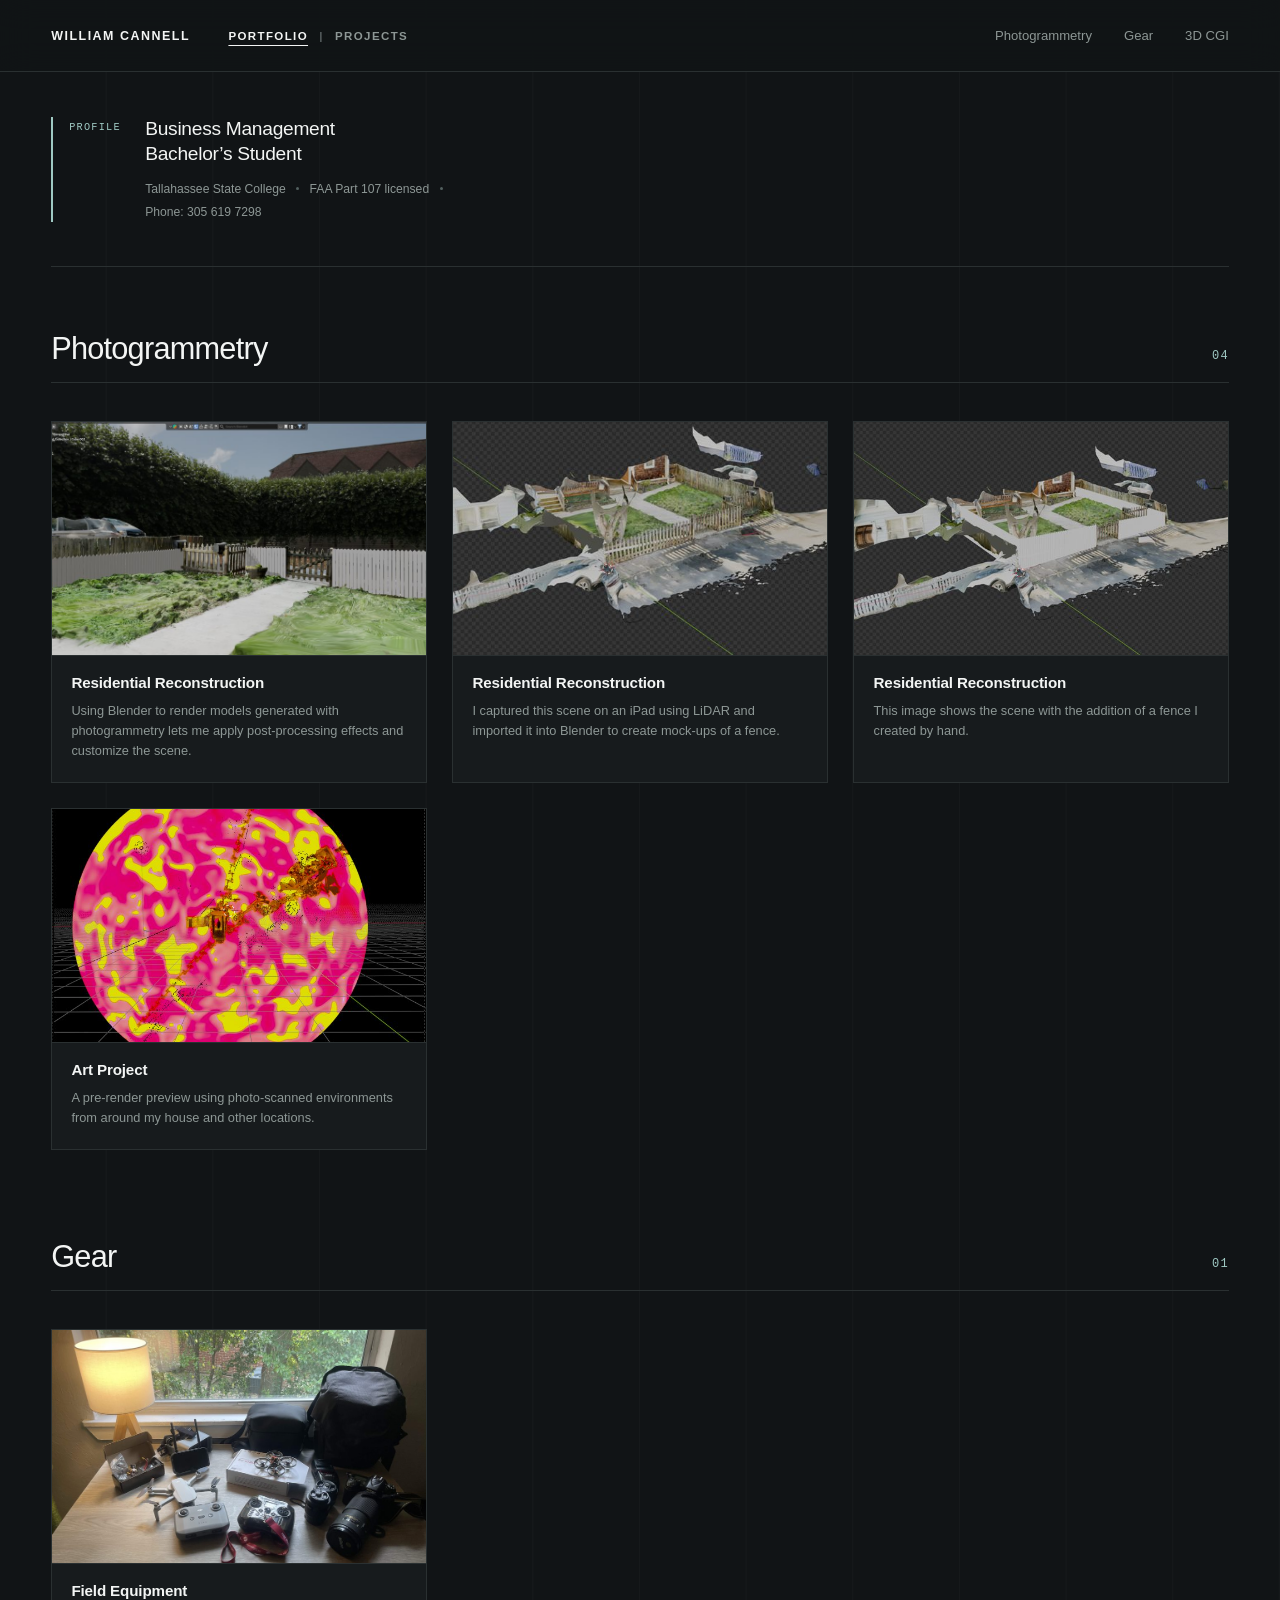
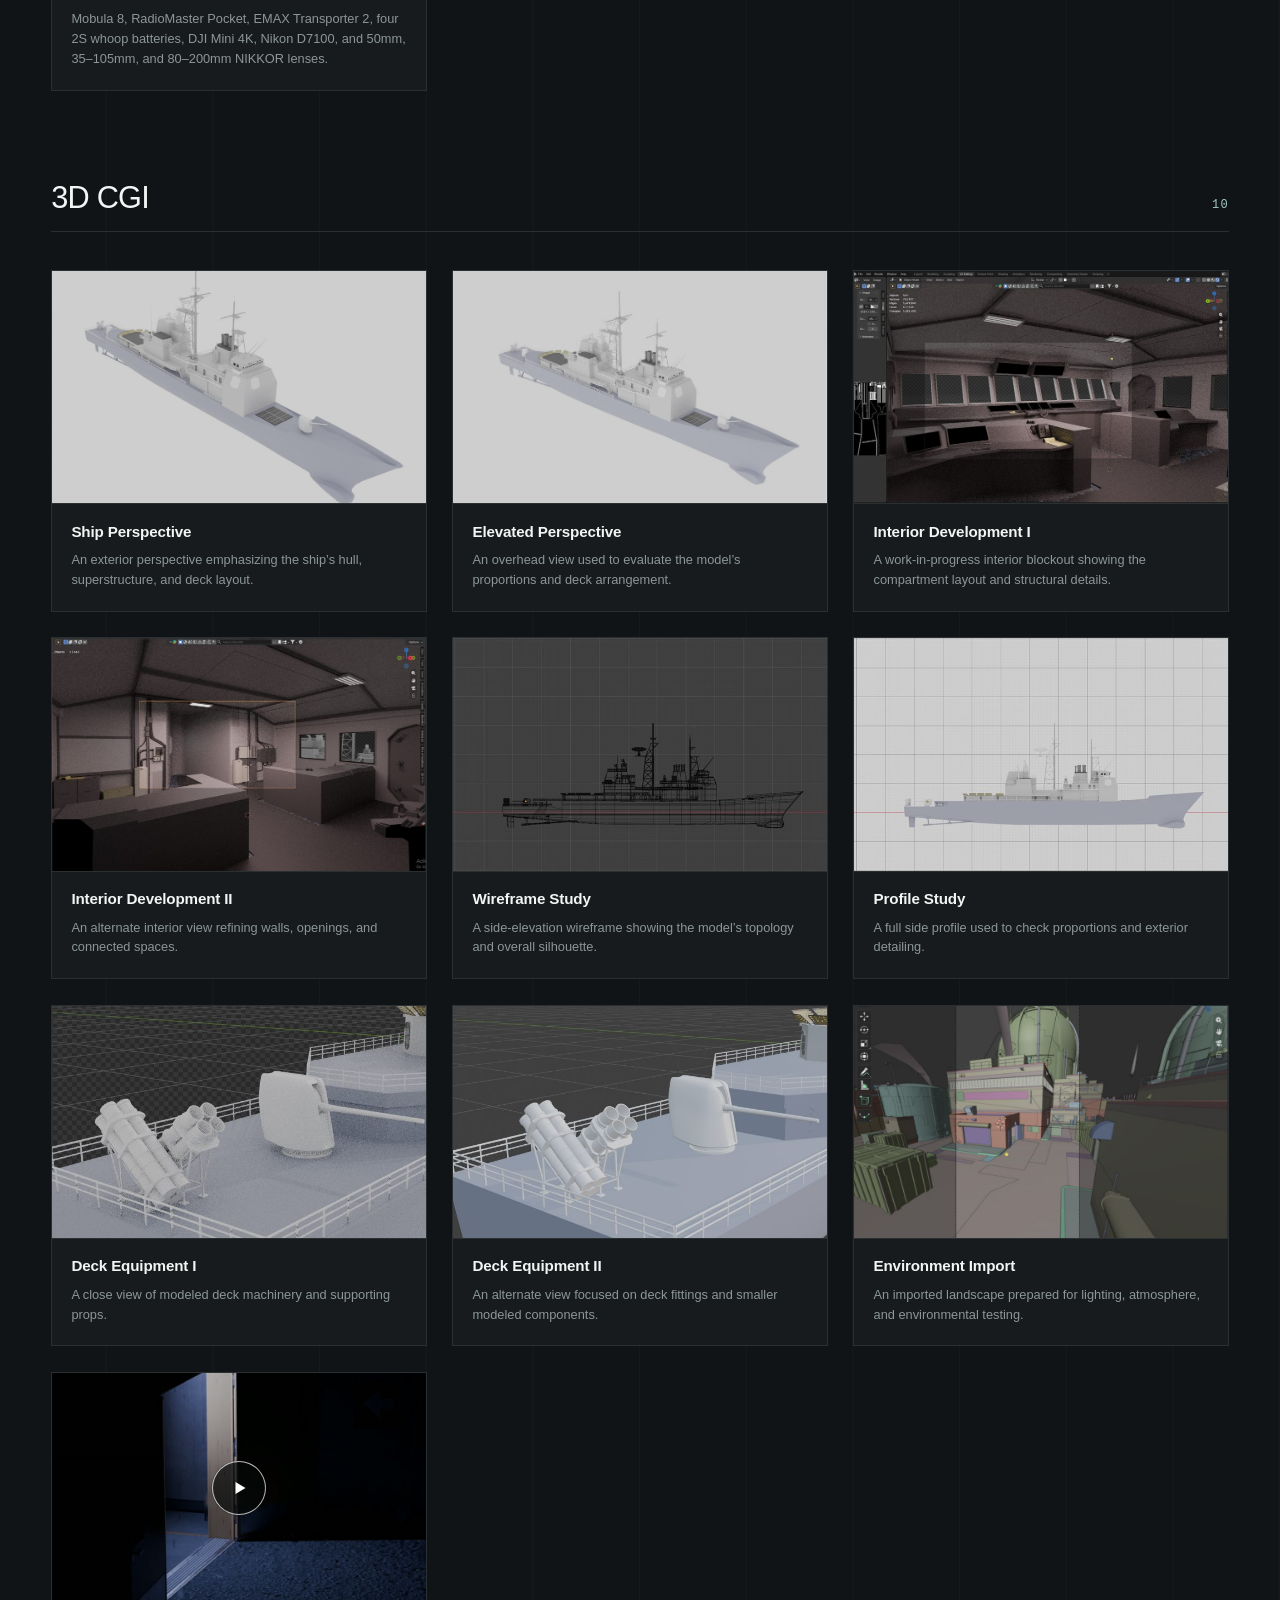
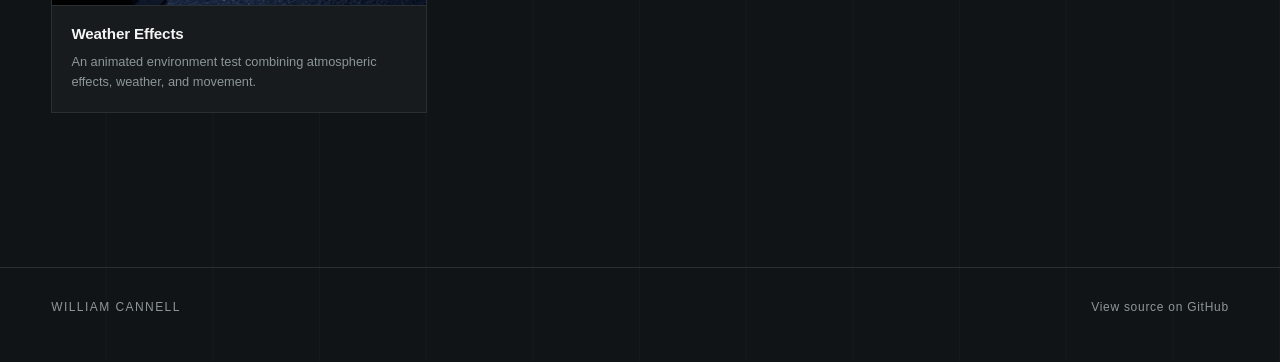
==== commit ca0a8c61: "Merge branch 'main' of https://github.com/wayreally/wayreally.github.io" ====
--- a/index.html
+++ b/index.html
@@ -6,16 +6,21 @@
   <meta name="description" content="William Cannell's portfolio of photogrammetry, simulation, software, and 3D CGI work.">
   <meta name="theme-color" content="#111416">
   <title>William Cannell &mdash; Portfolio</title>
-  <link rel="icon" type="image/svg+xml" href="data:image/svg+xml,%3Csvg xmlns='http://www.w3.org/2000/svg' viewBox='0 0 64 64'%3E%3Crect width='64' height='64' rx='12' fill='%23111416'/%3E%3Cpath d='M13 42 25 20l8 14 6-10 12 18H13Z' fill='none' stroke='%23f2f5f4' stroke-width='4' stroke-linejoin='round'/%3E%3Ccircle cx='45' cy='18' r='4' fill='%239fc9c3'/%3E%3C/svg%3E">
+  <link rel="icon" type="image/svg+xml" href="assets/favicon-portfolio.svg" data-favicon data-portfolio-icon="assets/favicon-portfolio.svg" data-projects-icon="assets/favicon-projects.svg">
   <link rel="preload" as="image" href="assets/thumbs/photogrammetry-03.jpg">
   <link rel="stylesheet" href="styles.css">
   <script src="script.js" defer></script>
   <script src="projects.js" defer></script>
 </head>
-<body>
+<body id="top">
   <header class="site-header">
     <div class="header-identity">
-      <span class="site-name">William Cannell</span>
+      <div class="profile-menu" data-profile-menu>
+        <button class="site-name profile-menu-toggle" type="button" aria-expanded="false" aria-controls="profile-menu-links" data-profile-menu-toggle>William Cannell</button>
+        <div class="profile-menu-panel" id="profile-menu-links" aria-hidden="true" data-profile-menu-panel>
+          <a href="https://www.linkedin.com/in/william-cannell-21a094395/" target="_blank" rel="noopener noreferrer">LinkedIn</a>
+        </div>
+      </div>
       <div class="mode-switcher" role="group" aria-label="Portfolio view">
         <button class="mode-button is-active" type="button" data-show-gallery aria-pressed="true">Portfolio</button>
         <span aria-hidden="true">|</span>
@@ -42,7 +47,7 @@
   <div class="view-window">
     <div class="view-track">
       <div class="site-view portfolio-view" data-portfolio-view>
-  <main id="top">
+  <main>
     <section class="intro" aria-label="About">
       <div class="intro-profile">
         <span class="intro-label">Profile</span>
@@ -67,7 +72,7 @@
         </button>
         <button class="gallery-item wide" type="button" data-full="assets/full/photogrammetry-01.jpg" aria-label="View photogrammetry model larger">
           <img src="assets/thumbs/photogrammetry-01.jpg" alt="Wide photogrammetry model shown in 3D software" width="900" height="324" loading="lazy">
-          <span class="card-copy"><strong>Residential Reconstruction</strong><span>I captured this scene on an iPhone and imported it into Blender to create mock-ups of a fence.</span></span>
+          <span class="card-copy"><strong>Residential Reconstruction</strong><span>I captured this scene on an iPad using LiDAR and imported it into Blender to create mock-ups of a fence.</span></span>
         </button>
         <button class="gallery-item wide" type="button" data-full="assets/full/photogrammetry-02.jpg" aria-label="View second photogrammetry model larger">
           <img src="assets/thumbs/photogrammetry-02.jpg" alt="Second view of a wide photogrammetry model" width="900" height="382" loading="lazy">
@@ -143,7 +148,7 @@
     </section>
   </main>
 
-  <footer class="portfolio-footer"><a href="#top" aria-label="Back to top">William Cannell</a><a class="repo-link" href="https://github.com/wayreally/wayreally.github.io" target="_blank" rel="noopener noreferrer">View source on GitHub</a></footer>
+  <footer class="portfolio-footer"><a href="#top" data-open-profile-menu aria-label="Back to top and open profile links">William Cannell</a><a class="repo-link" href="https://github.com/wayreally/wayreally.github.io" target="_blank" rel="noopener noreferrer">View source on GitHub</a></footer>
       </div>
 
       <section class="site-view projects-view" aria-labelledby="projects-title" aria-hidden="true" inert data-projects-view>
@@ -432,6 +437,7 @@
             <div class="project-prose project-editorial">
               <p class="editorial-deck">A growing collection of animation, motion, and visual-development studies made in Blender.</p>
 
+              <section class="editorial-pair editorial-pair-media-right">
               <figure class="editorial-media editorial-media-right editorial-media-lead">
                 <button class="gallery-item project-shot video-item" type="button" data-video="VideosForProjects/AnimationProjects/Tobetrimmed/2026-10-07%2015-42-28.mp4" data-media-label="Ship modeling and scene development recording" aria-label="Play the ship modeling and scene development recording">
                   <video class="project-video-preview" muted playsinline preload="metadata" aria-hidden="true">
@@ -441,11 +447,15 @@
                 <figcaption><strong>Ship scene development</strong><span>Modeling and layout in Blender.</span></figcaption>
               </figure>
 
+              <div class="editorial-copy">
               <p class="editorial-index">01 / Building the scene</p>
               <h3>Form before finish</h3>
               <p>The work begins with structure: broad forms, spatial relationships, and camera-readable silhouettes. This ship scene is still visibly inside the working viewport, where modeling and composition can evolve together.</p>
               <p>These recordings are process material rather than polished reels. They preserve the decisions, revisions, and imperfect intermediate states that lead toward a finished shot.</p>
-
+              </div>
+              </section>
+
+              <section class="editorial-pair editorial-pair-media-left">
               <figure class="editorial-media editorial-media-left editorial-media-compact">
                 <button class="gallery-item project-shot video-item" type="button" data-video="VideosForProjects/AnimationProjects/0001-0035.mp4" data-media-label="Short rendered animation study" aria-label="Play the short rendered animation study">
                   <video class="project-video-preview" muted playsinline preload="metadata" aria-hidden="true">
@@ -455,11 +465,15 @@
                 <figcaption><strong>Rendered animation study</strong><span>Frames 0001&ndash;0035.</span></figcaption>
               </figure>
 
+              <div class="editorial-copy">
               <p class="editorial-index">02 / Motion study</p>
               <h3>Testing the beat</h3>
               <p>A short render is useful for checking timing without committing to a long sequence. Even a few frames can expose a pause that feels too long, a move that lands too softly, or a composition that stops reading once it is in motion.</p>
               <p>This compact study sits alongside the larger development recordings as a quick checkpoint between viewport work and a more complete animation.</p>
-
+              </div>
+              </section>
+
+              <section class="editorial-pair editorial-pair-media-right">
               <figure class="editorial-media editorial-media-right">
                 <button class="gallery-item project-shot video-item" type="button" data-video="VideosForProjects/AnimationProjects/Tobetrimmed/2026-10-07%2015-47-57.mp4" data-media-label="Vehicle lighting and animation recording" aria-label="Play the vehicle lighting and animation recording">
                   <video class="project-video-preview" muted playsinline preload="metadata" aria-hidden="true">
@@ -469,11 +483,15 @@
                 <figcaption><strong>Vehicle lighting study</strong><span>Atmosphere tested in the viewport.</span></figcaption>
               </figure>
 
+              <div class="editorial-copy">
               <p class="editorial-index">03 / Light and atmosphere</p>
               <h3>Finding the image</h3>
-              <p>Lighting turns the model into a scene. The vehicle study explores how a restrained pool of light can reveal just enough form while allowing most of the frame to fall into darkness.</p>
-              <p>The goal at this stage is not final polish. It is to find the visual idea: where the eye should land, which details should disappear, and how the mood supports the motion.</p>
-
+              <p>This vehicle study started with a reference picture of a truck. The final result is a fully rigged physics driven model with realistic suspension and interior details. </p>
+              <p>I made this truck to be used as a hero prop in a short-film 3D animation, the clip on the right is a pre-rendered preview of a scene.</p>
+              </div>
+              </section>
+
+              <section class="editorial-pair editorial-pair-media-left">
               <figure class="editorial-media editorial-media-left">
                 <button class="gallery-item project-shot video-item" type="button" data-video="VideosForProjects/AnimationProjects/Tobetrimmed/2026-10-07%2015-48-49.mp4" data-media-label="Character animation and lighting recording" aria-label="Play the character animation and lighting recording">
                   <video class="project-video-preview" muted playsinline preload="metadata" aria-hidden="true">
@@ -483,10 +501,31 @@
                 <figcaption><strong>Character scene study</strong><span>Staging, lighting, and camera work.</span></figcaption>
               </figure>
 
+              <div class="editorial-copy">
               <p class="editorial-index">04 / Staging</p>
               <h3>Character in context</h3>
               <p>The final recording brings character, environment, and camera together. Staging is treated as part of the animation itself: posture, framing, contrast, and surrounding geometry all influence how the moment is read.</p>
               <p>Detailed production notes are still being prepared. For now, this continuous set of studies shows the work where it actually happens&mdash;between an initial blockout and the finished image.</p>
+              </div>
+              </section>
+
+              <section class="editorial-pair editorial-pair-media-right">
+              <figure class="editorial-media editorial-media-right editorial-media-portrait">
+                <button class="gallery-item project-shot video-item" type="button" data-video="assets/video/environment-weather.mp4" data-poster="assets/thumbs/environment-weather.jpg" data-media-label="Rain and weather effects in a 3D environment" aria-label="Play the rain environment study">
+                  <video class="project-video-preview" muted playsinline preload="metadata" poster="assets/thumbs/environment-weather.jpg" aria-hidden="true">
+                    <source src="assets/video/environment-weather.mp4" type="video/mp4">
+                  </video>
+                </button>
+                <figcaption><strong>Rain environment study</strong><span>Weather, atmosphere, and movement.</span></figcaption>
+              </figure>
+
+              <div class="editorial-copy">
+              <p class="editorial-index">05 / Environment</p>
+              <h3>Weather in motion</h3>
+              <p>Rain changes more than the background. Falling water, surface response, haze, and shifting contrast work together to give the environment a stronger sense of depth and movement.</p>
+              <p>This study brings those elements into one animated scene, using weather to turn a static landscape into a living environment.</p>
+              </div>
+              </section>
             </div>
           </article>
 
@@ -502,7 +541,7 @@
               <section class="editorial-pair editorial-pair-media-right">
               <figure class="editorial-media editorial-media-right editorial-media-lead">
                 <button class="gallery-item project-shot" type="button" data-full="Projects_content/Agriculture/portfolio-screenshots/05-live-simulation.png" aria-label="View the Agricultural Drone Fleet live simulation dashboard larger">
-                  <img src="Projects_content/Agriculture/portfolio-screenshots/05-live-simulation.png" alt="Live agricultural operations simulation dashboard" width="1513" height="1040" loading="lazy">
+                  <img src="Projects_content/Agriculture/portfolio-screenshots/05-live-simulation.png" alt="Live agricultural operations simulation dashboard" width="1512" height="1040" loading="lazy">
                 </button>
                 <figcaption><strong>Live operations</strong><span>In motion.</span></figcaption>
               </figure>
@@ -610,7 +649,8 @@
     </div>
   </div>
 
-  <dialog class="lightbox" aria-label="Media viewer">
+  <dialog class="lightbox" aria-labelledby="lightbox-heading">
+    <h2 class="lightbox-heading" id="lightbox-heading"></h2>
     <button class="lightbox-close" type="button" aria-label="Close media viewer">Close</button>
     <button class="lightbox-nav lightbox-previous" type="button">Previous</button>
     <figure>
--- a/styles.css
+++ b/styles.css
@@ -316,6 +316,20 @@
   cursor: pointer;
 }
 
+.lightbox-heading {
+  position: absolute;
+  z-index: 2;
+  top: 1.25rem;
+  left: 1.25rem;
+  max-width: calc(100% - 8rem);
+  margin: 0;
+  color: var(--ink);
+  font-size: clamp(1rem, 1.7vw, 1.5rem);
+  font-weight: 460;
+  letter-spacing: -.025em;
+  line-height: 1.1;
+}
+
 .lightbox-close {
   position: absolute;
   z-index: 2;
@@ -445,7 +459,7 @@
 }
 
 .site-header {
-  overflow: hidden;
+  overflow: visible;
 }
 
 .header-identity {
@@ -462,6 +476,100 @@
   letter-spacing: .12em;
   white-space: nowrap;
   text-transform: uppercase;
+}
+
+.profile-menu {
+  position: relative;
+}
+
+.profile-menu-toggle {
+  position: relative;
+  display: block;
+  padding: .25rem 0;
+  border: 0;
+  background: transparent;
+  cursor: pointer;
+}
+
+.profile-menu-toggle::after {
+  position: absolute;
+  right: 0;
+  bottom: -.17rem;
+  left: 0;
+  height: 1px;
+  background: currentColor;
+  content: "";
+  transform: scaleX(0);
+  transform-origin: center;
+  transition: transform 220ms cubic-bezier(.22, .75, .25, 1);
+}
+
+.profile-menu-toggle:hover::after,
+.profile-menu-toggle:focus-visible::after,
+.profile-menu-toggle[aria-expanded="true"]::after {
+  transform: scaleX(1);
+}
+
+.profile-menu-toggle:focus-visible {
+  outline: 2px solid var(--accent);
+  outline-offset: .35rem;
+}
+
+.profile-menu-panel {
+  position: absolute;
+  z-index: 30;
+  top: calc(100% + 1.35rem);
+  left: -.75rem;
+  width: max-content;
+  min-width: calc(100% + 1.5rem);
+  overflow: hidden;
+  border-right: 1px solid var(--line);
+  border-bottom: 1px solid var(--line);
+  border-left: 1px solid var(--line);
+  border-radius: .45rem .45rem .7rem .7rem;
+  color: var(--ink);
+  background: rgba(17, 20, 22, .98);
+  opacity: 0;
+  pointer-events: none;
+  transform: translateY(-.7rem) scaleY(.82);
+  transform-origin: top;
+  visibility: hidden;
+  transition: opacity 180ms ease,
+    transform 220ms cubic-bezier(.22, .75, .25, 1),
+    visibility 0s linear 220ms;
+}
+
+.profile-menu.is-open .profile-menu-panel {
+  opacity: 1;
+  pointer-events: auto;
+  transform: translateY(0);
+  visibility: visible;
+  transition-delay: 0s;
+}
+
+.profile-menu-panel a {
+  display: block;
+  padding: .85rem 1rem .9rem;
+  color: inherit;
+  font-size: .75rem;
+  letter-spacing: .06em;
+  text-decoration: none;
+}
+
+.profile-menu-panel a:hover,
+.profile-menu-panel a:focus-visible {
+  color: var(--accent);
+}
+
+.projects-active .profile-menu-panel {
+  border-color: #dfe3e3;
+  color: #111416;
+  background: rgba(255, 255, 255, .98);
+}
+
+.projects-active .profile-menu-panel a:hover,
+.projects-active .profile-menu-panel a:focus-visible {
+  color: #4e7571;
 }
 
 .mode-switcher {
@@ -563,6 +671,17 @@
 .site-view {
   flex: 0 0 50%;
   width: 50%;
+}
+
+body:not(.projects-active) .projects-view {
+  height: 0;
+  min-height: 0;
+  overflow: hidden;
+}
+
+.projects-active .portfolio-view {
+  height: 0;
+  overflow: hidden;
 }
 
 .projects-view {
@@ -1351,6 +1470,10 @@
     justify-content: start;
   }
 
+  .profile-menu-panel {
+    top: calc(100% + 3.25rem);
+  }
+
   .portfolio-section {
     scroll-margin-top: 112px;
   }
@@ -1540,6 +1663,8 @@
   .nav-set,
   .nav-set a,
   .nav-set button,
+  .profile-menu-toggle::after,
+  .profile-menu-panel,
   .view-track {
     transition: none;
   }
@@ -1557,6 +1682,20 @@
   text-transform: none;
 }
 
+#animation-projects .editorial-pair:last-child {
+  margin-bottom: 0;
+}
+
+#animation-projects .editorial-media-portrait {
+  width: min(100%, 18rem);
+  justify-self: center;
+}
+
+#animation-projects .editorial-media-portrait .project-video-preview {
+  aspect-ratio: 900 / 1956;
+  object-fit: contain;
+}
+
 @media (max-width: 560px) {
   .portfolio-footer {
     align-items: flex-start;
